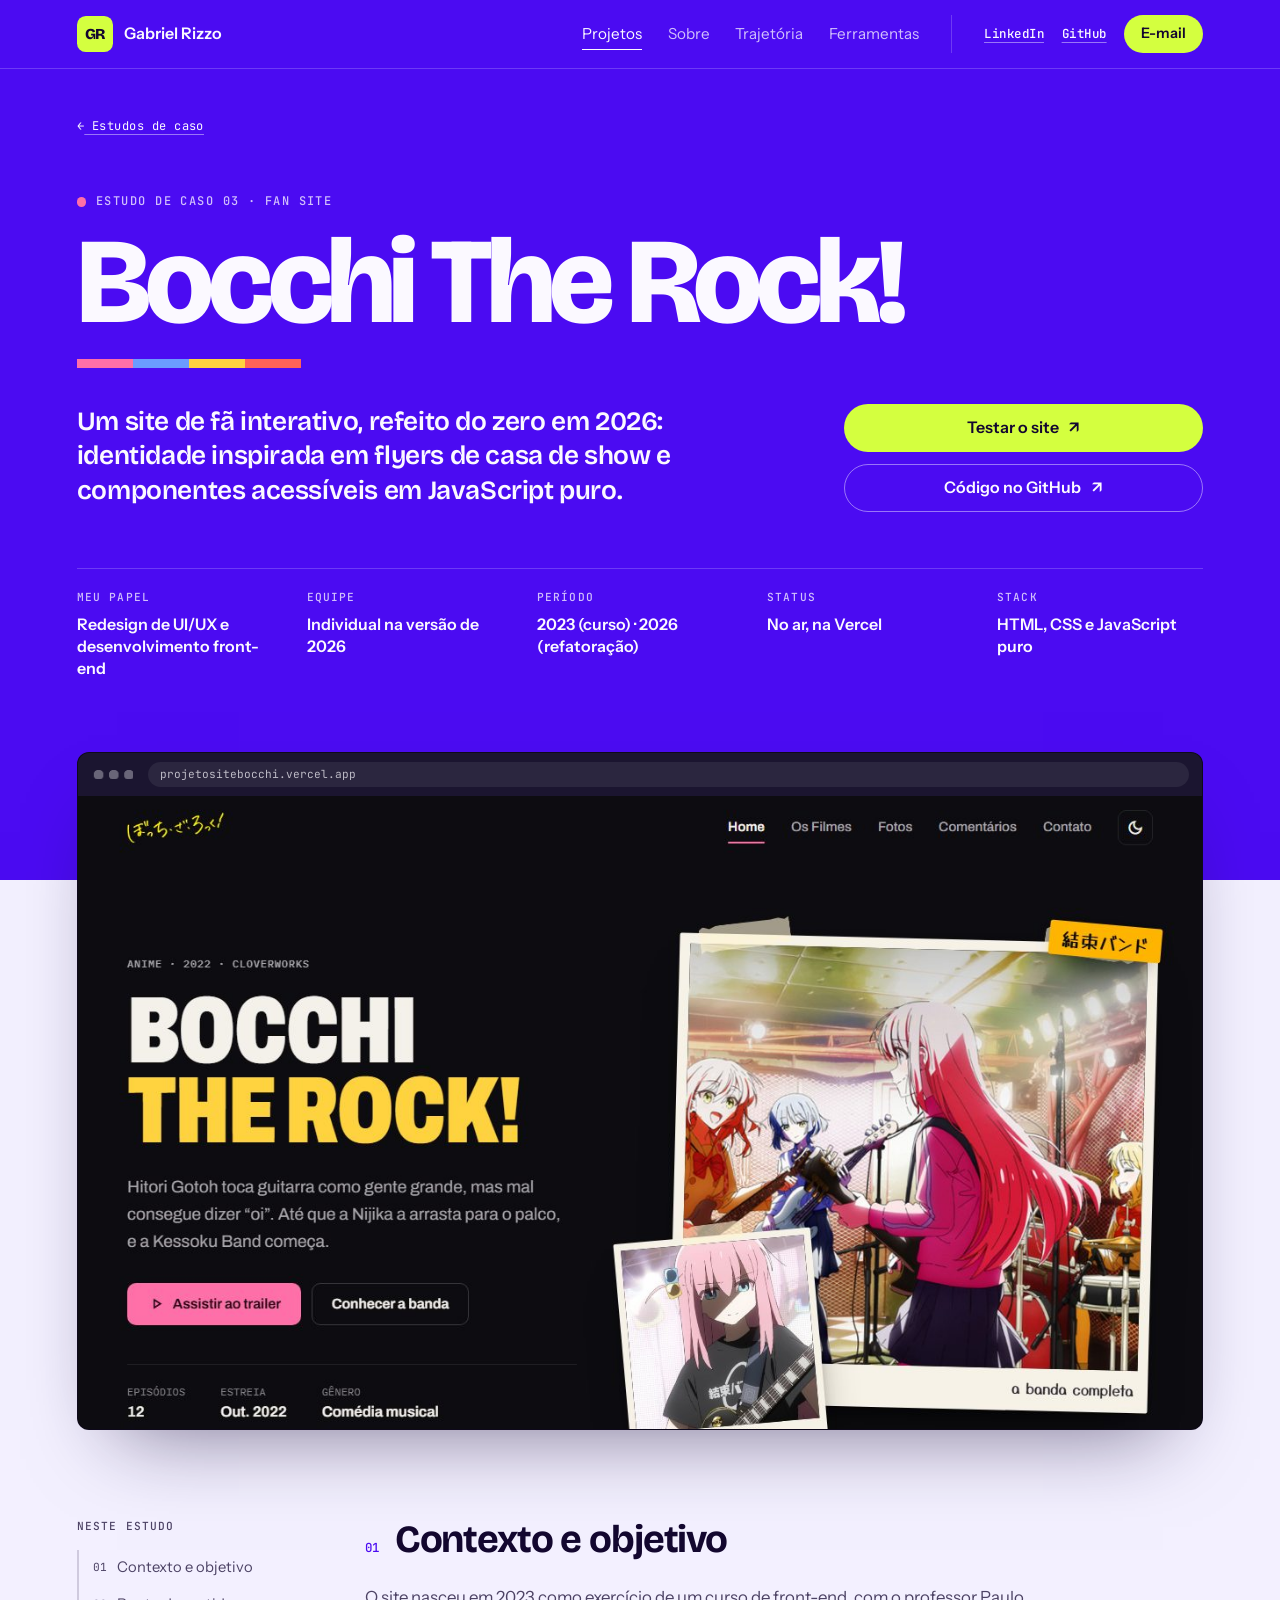
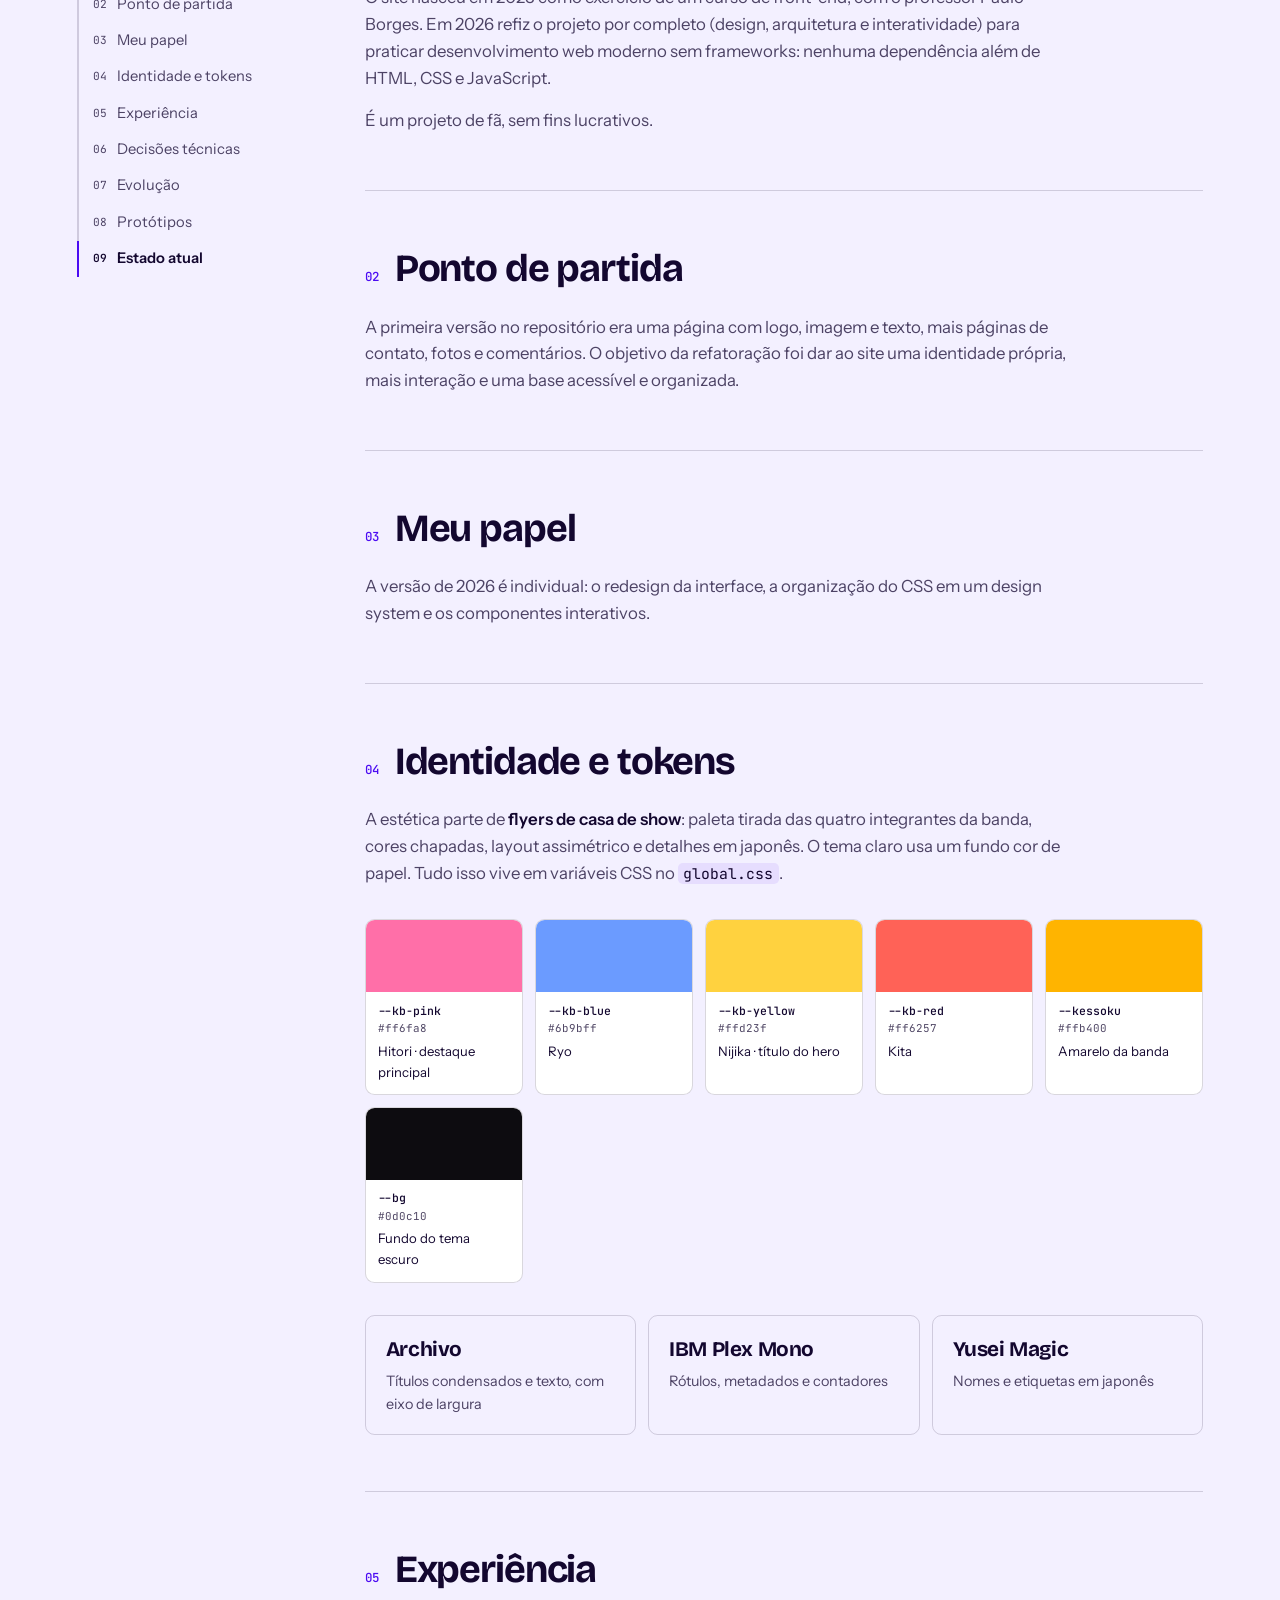
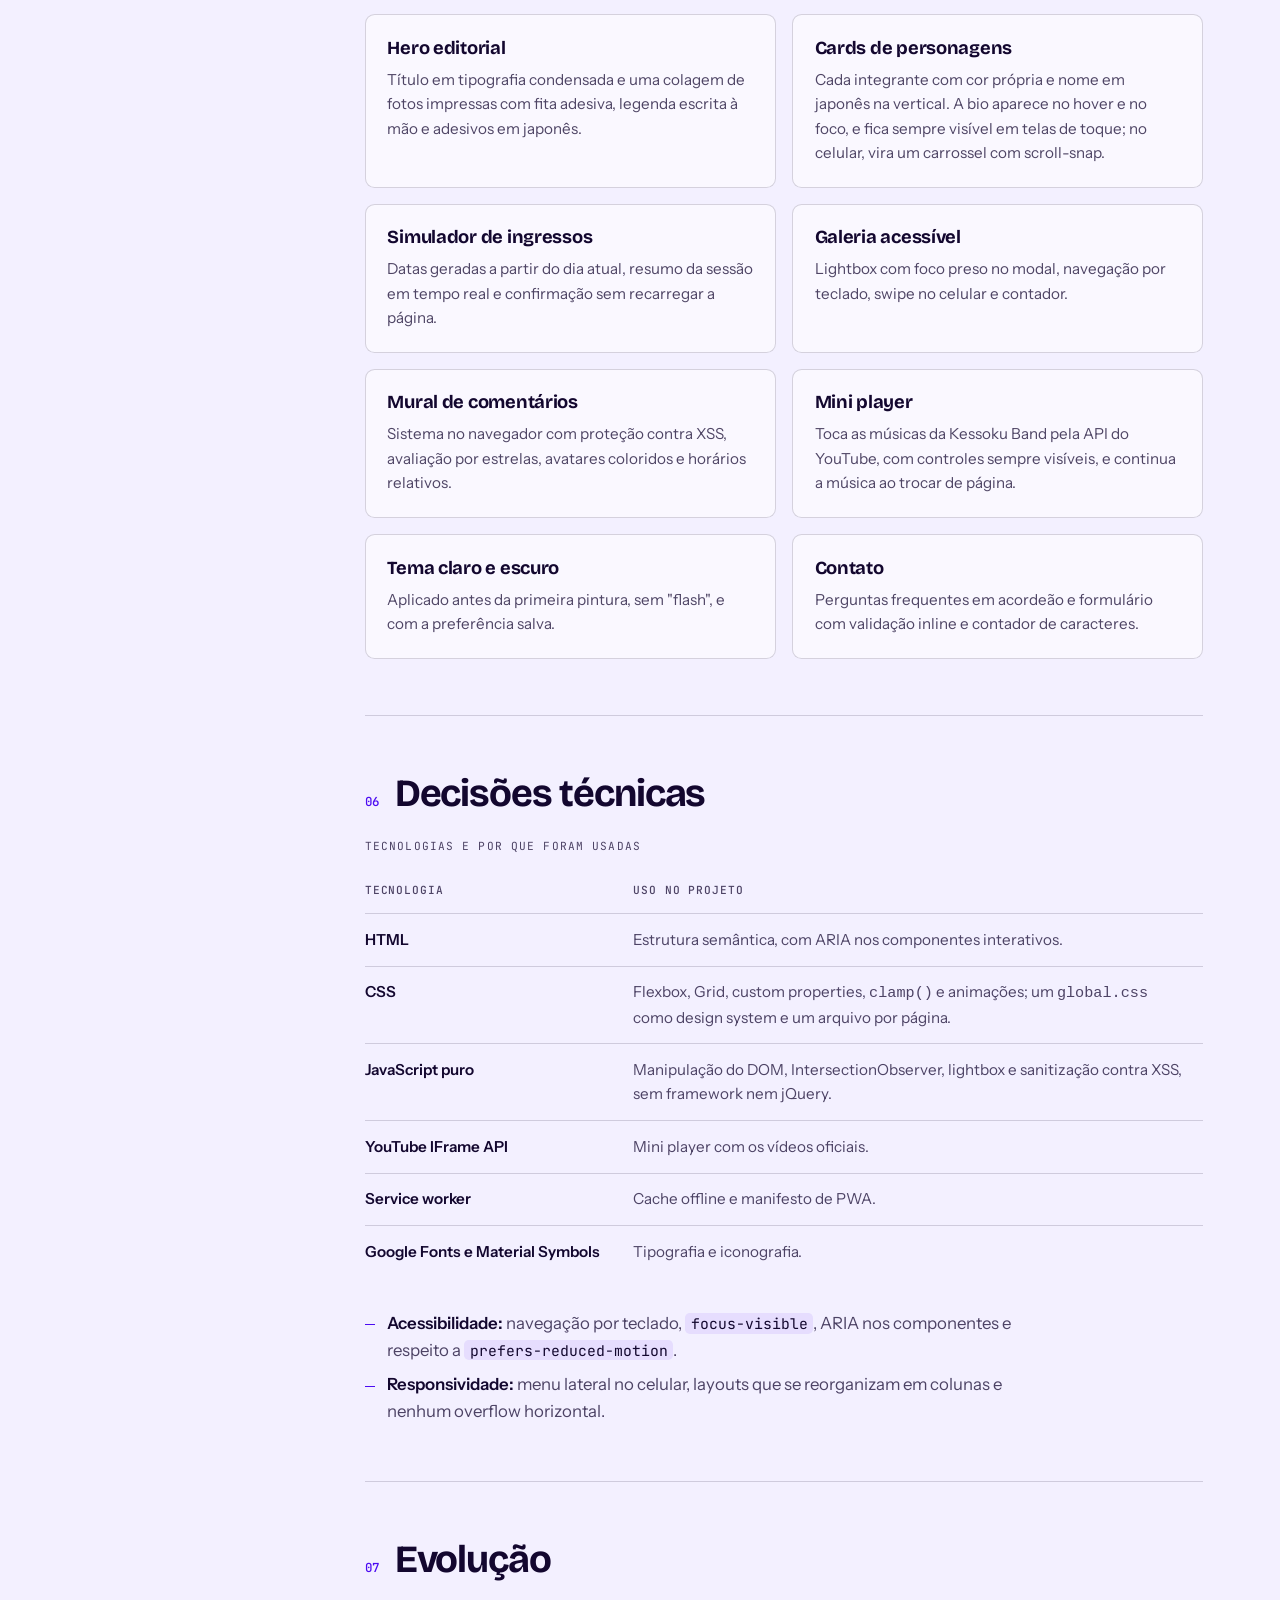
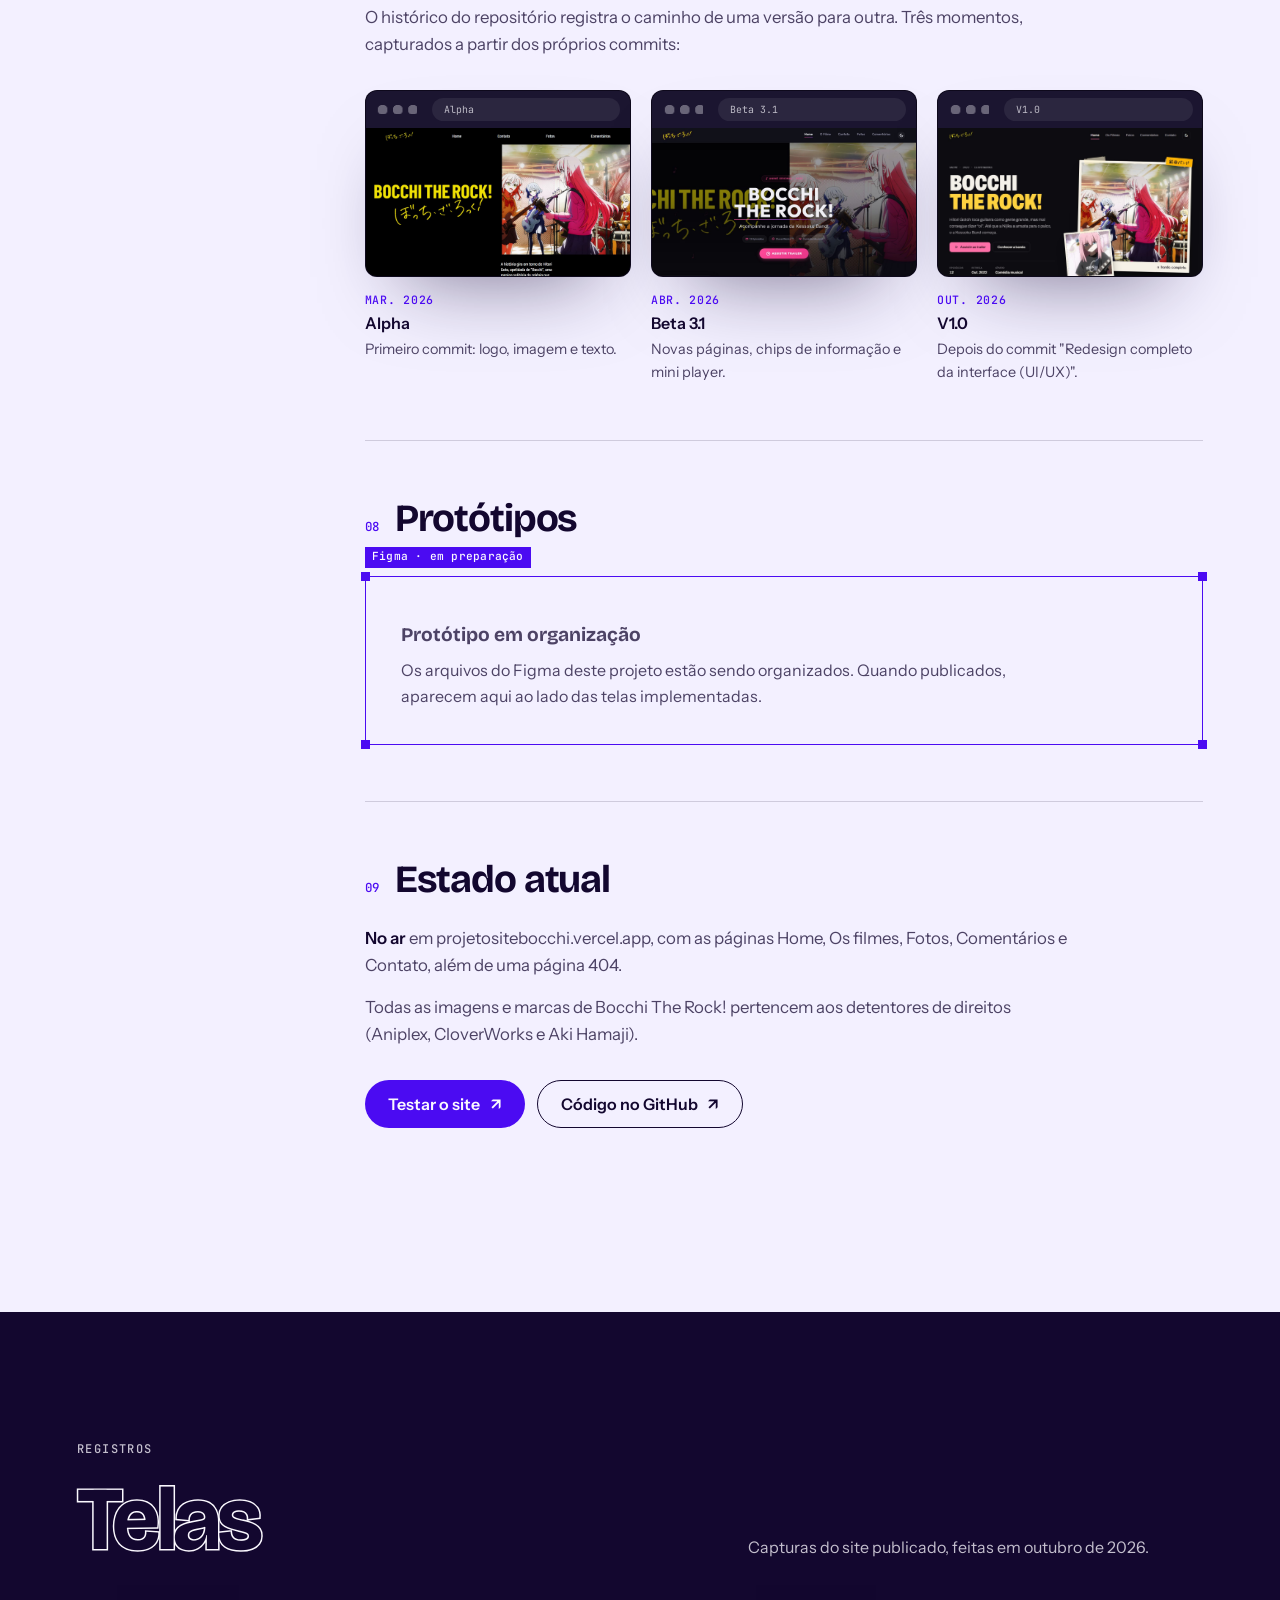
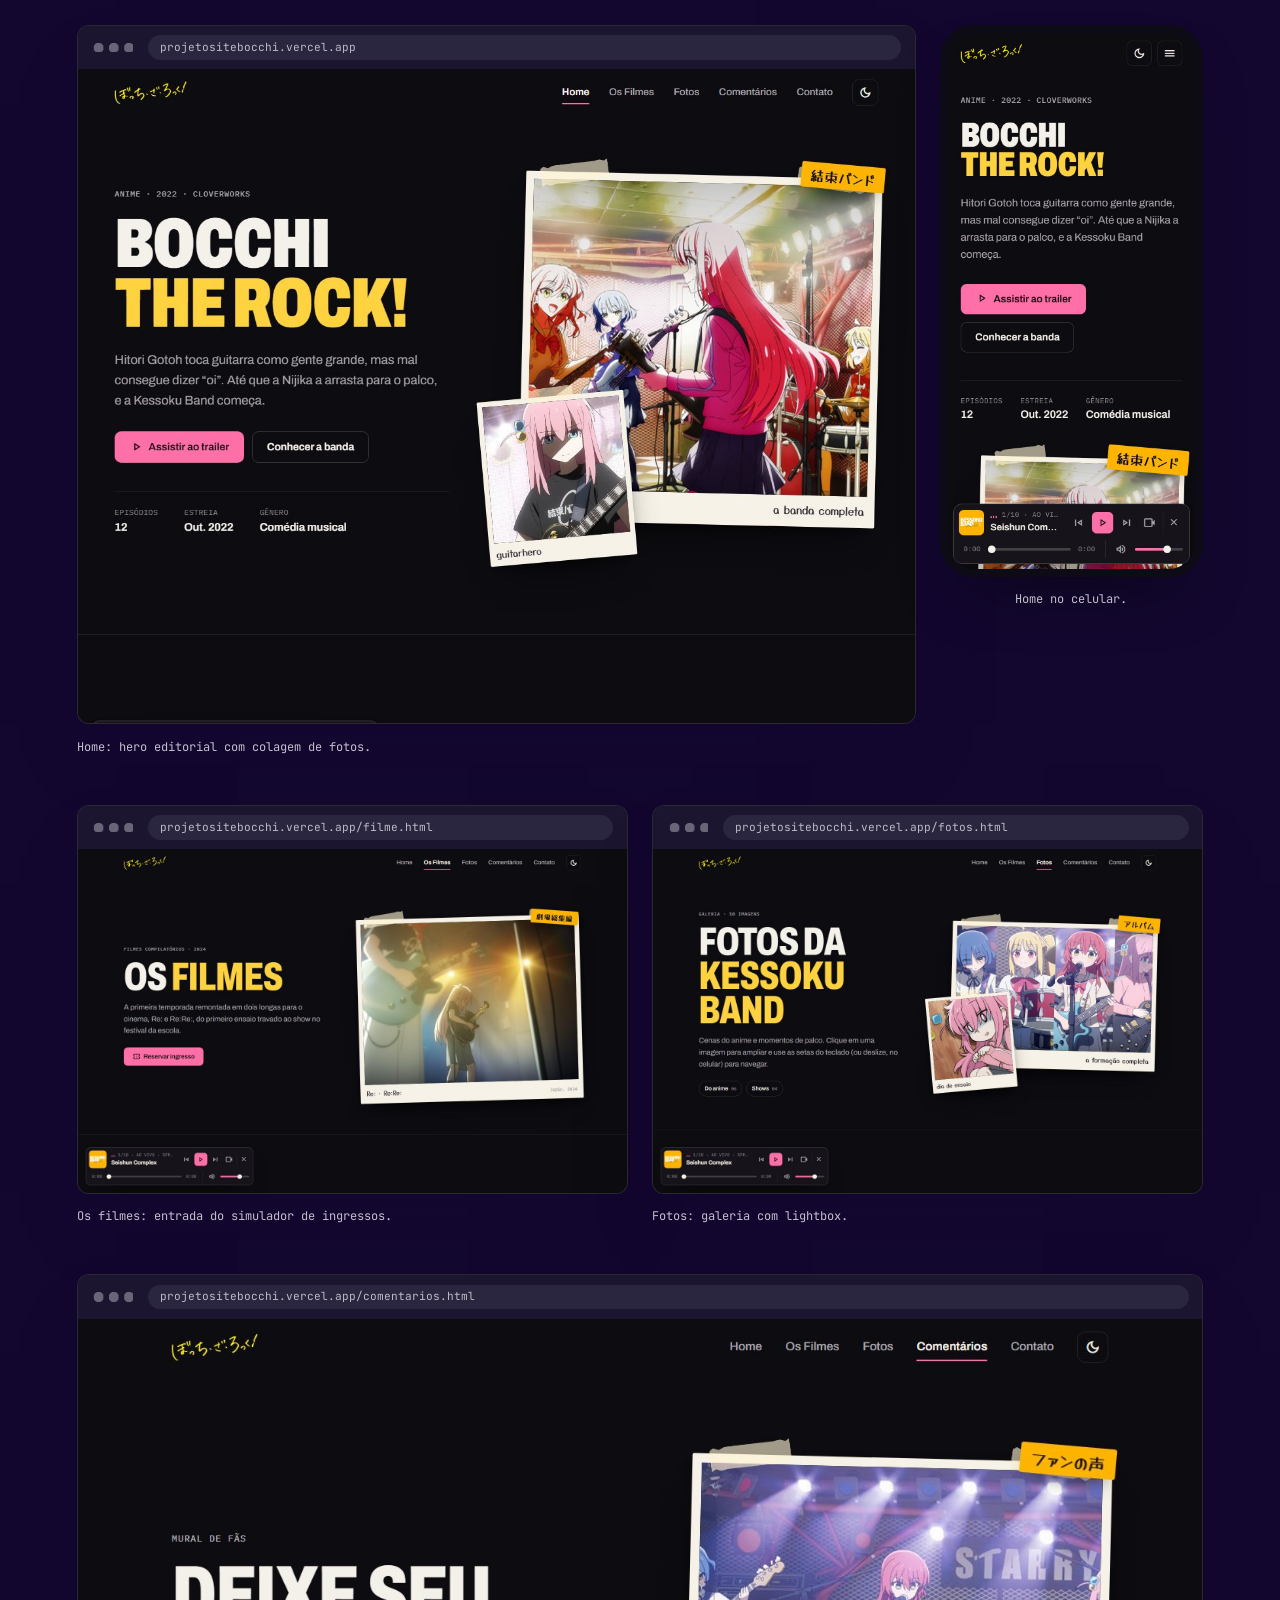
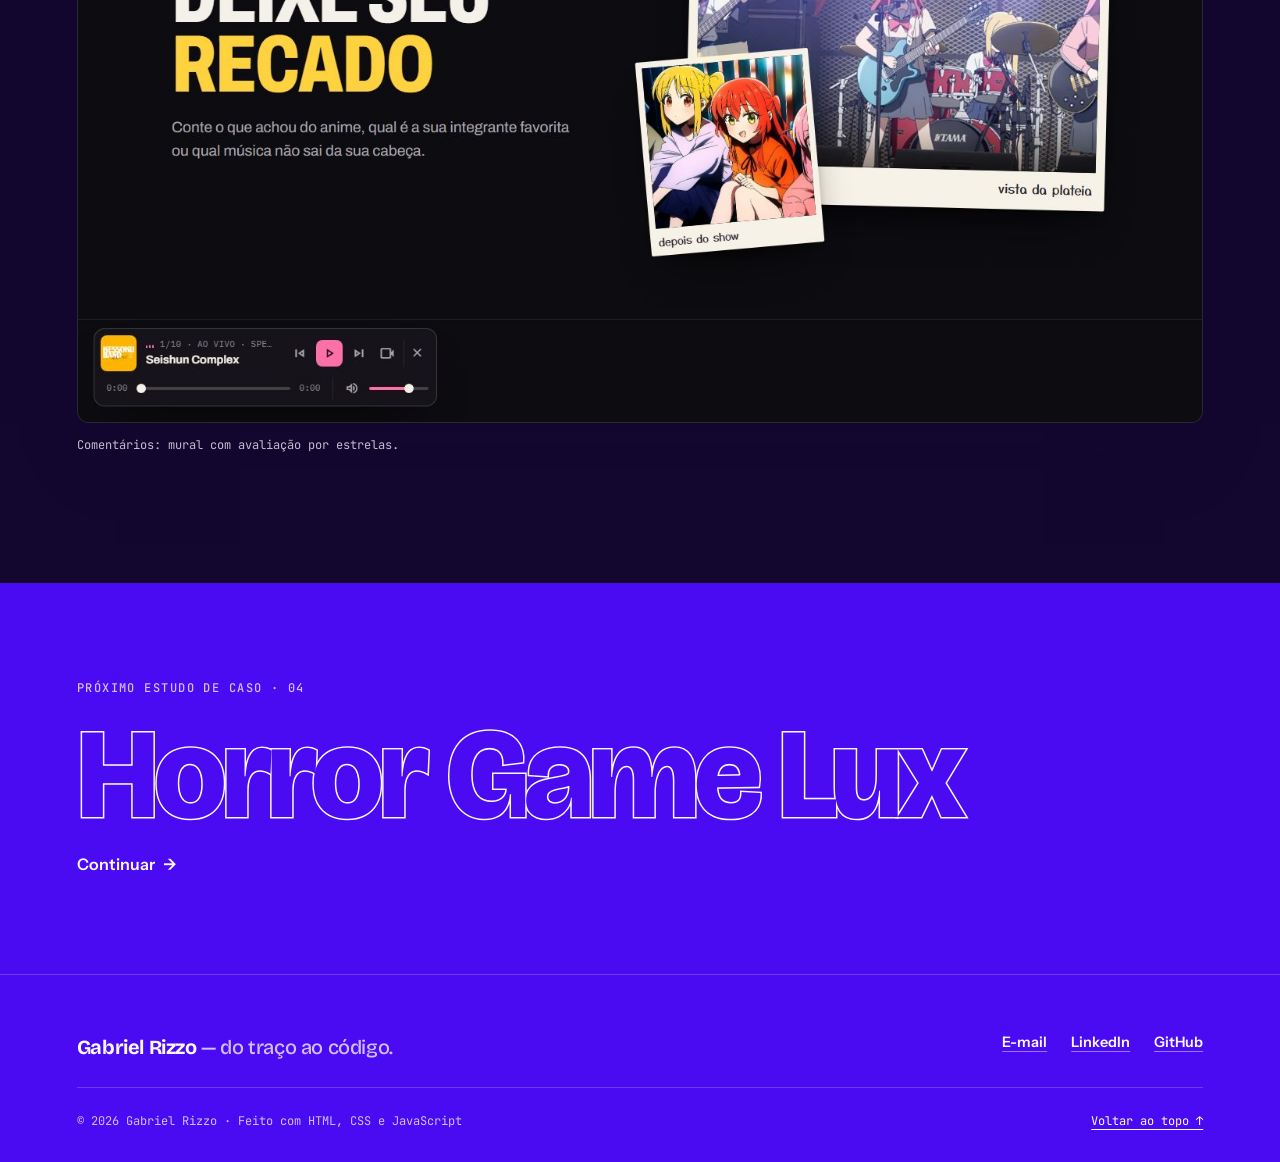
==== projetos/bocchi-the-rock.html @ c2d5941b "Portfolio_V1.0" ====
<!doctype html>
<html lang="pt-BR">
  <head>
    <meta charset="utf-8" />
    <meta name="viewport" content="width=device-width, initial-scale=1" />
    <title>Bocchi The Rock! · Estudo de caso · Gabriel Rizzo</title>
    <meta
      name="description"
      content="Estudo de caso do fan site Bocchi The Rock!: redesign de UI/UX, design tokens em CSS e componentes acessíveis em JavaScript puro."
    />
    <meta name="theme-color" content="#4b0bf2" />
    <meta property="og:type" content="article" />
    <meta property="og:locale" content="pt_BR" />
    <meta property="og:title" content="Bocchi The Rock! · Estudo de caso de Gabriel Rizzo" />
    <link rel="icon" href="../assets/favicon.svg" type="image/svg+xml" />

    <link rel="preconnect" href="https://fonts.googleapis.com" />
    <link rel="preconnect" href="https://fonts.gstatic.com" crossorigin />
    <link
      rel="stylesheet"
      href="https://fonts.googleapis.com/css2?family=Bricolage+Grotesque:opsz,wght@12..96,400..800&family=Instrument+Sans:wght@400..700&family=JetBrains+Mono:wght@400;500&display=swap"
    />
    <link rel="stylesheet" href="../assets/css/base.css" />
    <link rel="stylesheet" href="../assets/css/case-study.css" />

    <script>
      document.documentElement.classList.add("js");
    </script>
    <script src="../assets/js/main.js" defer></script>
  </head>

  <body>
    <a class="skip-link" href="#conteudo">Pular para o conteúdo</a>

    <header class="site-header">
      <div class="site-header__inner">
        <a class="brand" href="../index.html">
          <span class="brand__mark" aria-hidden="true">GR</span>
          <span class="brand__name">Gabriel Rizzo</span>
        </a>
        <button class="nav-toggle" type="button" aria-expanded="false" aria-controls="site-nav">Menu</button>
        <div class="site-nav" id="site-nav">
          <nav aria-label="Seções">
            <ul class="site-nav__links">
              <li><a href="../index.html#projetos" aria-current="true">Projetos</a></li>
              <li><a href="../index.html#sobre">Sobre</a></li>
              <li><a href="../index.html#trajetoria">Trajetória</a></li>
              <li><a href="../index.html#ferramentas">Ferramentas</a></li>
            </ul>
          </nav>
          <div class="site-nav__contact">
            <a href="https://www.linkedin.com/in/gabriel-rizzo-352052266/" target="_blank" rel="noopener noreferrer">LinkedIn</a>
            <a href="https://github.com/gabrielrizzoo" target="_blank" rel="noopener noreferrer">GitHub</a>
            <a class="button button--primary button--small" href="mailto:gabriel.drizzo@gmail.com">E-mail</a>
          </div>
        </div>
      </div>
    </header>

    <main id="conteudo" class="case case--bocchi">
      <section class="case-hero" aria-labelledby="case-title">
        <div class="case-hero__inner">
          <p class="breadcrumb"><a href="../index.html#projetos"><span class="arrow arrow--left" aria-hidden="true">←</span> Estudos de caso</a></p>
          <p class="eyebrow case-hero__eyebrow">Estudo de caso 03 · Fan site</p>
          <h1 class="case-hero__title" id="case-title">Bocchi The Rock!</h1>
          <p class="case-hero__lead">
            Um site de fã interativo, refeito do zero em 2026: identidade inspirada em flyers de casa de show e
            componentes acessíveis em JavaScript puro.
          </p>
          <div class="case-hero__actions">
            <a class="button button--primary" href="https://projetositebocchi.vercel.app" target="_blank" rel="noopener noreferrer">Testar o site <span class="arrow" aria-hidden="true">↗</span></a>
            <a class="button button--ghost" href="https://github.com/gabrielrizzoo/ProjetoSiteBocchi" target="_blank" rel="noopener noreferrer">Código no GitHub <span class="arrow" aria-hidden="true">↗</span></a>
          </div>
          <dl class="case-facts">
            <div><dt>Meu papel</dt><dd>Redesign de UI/UX e desenvolvimento front-end</dd></div>
            <div><dt>Equipe</dt><dd>Individual na versão de 2026</dd></div>
            <div><dt>Período</dt><dd>2023 (curso) · 2026 (refatoração)</dd></div>
            <div><dt>Status</dt><dd>No ar, na Vercel</dd></div>
            <div><dt>Stack</dt><dd>HTML, CSS e JavaScript puro</dd></div>
          </dl>
        </div>
      </section>

      <div class="case-cover">
        <figure class="browser">
          <div class="browser__bar"><span class="browser__url">projetositebocchi.vercel.app</span></div>
          <img
            src="../assets/images/projects/bocchi/home-desktop.jpg"
            alt="Página inicial: título BOCCHI THE ROCK! em branco e amarelo, botões Assistir ao trailer e Conhecer a banda e uma colagem de fotos impressas do anime."
            width="1280"
            height="1000"
          />
        </figure>
      </div>

      <div class="case-body">
        <div class="case-body__inner">
          <nav class="case-toc" aria-labelledby="toc-title">
            <p class="case-toc__title" id="toc-title">Neste estudo</p>
            <ol>
              <li><a href="#contexto"><span>01</span> Contexto e objetivo</a></li>
              <li><a href="#partida"><span>02</span> Ponto de partida</a></li>
              <li><a href="#papel"><span>03</span> Meu papel</a></li>
              <li><a href="#design"><span>04</span> Identidade e tokens</a></li>
              <li><a href="#experiencia"><span>05</span> Experiência</a></li>
              <li><a href="#tecnico"><span>06</span> Decisões técnicas</a></li>
              <li><a href="#evolucao"><span>07</span> Evolução</a></li>
              <li><a href="#prototipos"><span>08</span> Protótipos</a></li>
              <li><a href="#estado"><span>09</span> Estado atual</a></li>
            </ol>
          </nav>

          <div class="case-content">
            <section class="case-section" id="contexto" aria-labelledby="contexto-title">
              <div class="case-section__head"><span class="case-section__num">01</span><h2 id="contexto-title">Contexto e objetivo</h2></div>
              <div class="prose">
                <p>
                  O site nasceu em 2023 como exercício de um curso de front-end, com o professor Paulo Borges. Em 2026
                  refiz o projeto por completo (design, arquitetura e interatividade) para praticar desenvolvimento web
                  moderno sem frameworks: nenhuma dependência além de HTML, CSS e JavaScript.
                </p>
                <p>É um projeto de fã, sem fins lucrativos.</p>
              </div>
            </section>

            <section class="case-section" id="partida" aria-labelledby="partida-title">
              <div class="case-section__head"><span class="case-section__num">02</span><h2 id="partida-title">Ponto de partida</h2></div>
              <div class="prose">
                <p>
                  A primeira versão no repositório era uma página com logo, imagem e texto, mais páginas de contato,
                  fotos e comentários. O objetivo da refatoração foi dar ao site uma identidade própria, mais
                  interação e uma base acessível e organizada.
                </p>
              </div>
            </section>

            <section class="case-section" id="papel" aria-labelledby="papel-title">
              <div class="case-section__head"><span class="case-section__num">03</span><h2 id="papel-title">Meu papel</h2></div>
              <div class="prose">
                <p>
                  A versão de 2026 é individual: o redesign da interface, a organização do CSS em um design system e
                  os componentes interativos.
                </p>
              </div>
            </section>

            <section class="case-section" id="design" aria-labelledby="design-title">
              <div class="case-section__head"><span class="case-section__num">04</span><h2 id="design-title">Identidade e tokens</h2></div>
              <div class="prose">
                <p>
                  A estética parte de <strong>flyers de casa de show</strong>: paleta tirada das quatro integrantes da
                  banda, cores chapadas, layout assimétrico e detalhes em japonês. O tema claro usa um fundo cor de
                  papel. Tudo isso vive em variáveis CSS no <code>global.css</code>.
                </p>
              </div>
              <div class="swatches case-block">
                <div class="swatch" style="--swatch: #ff6fa8"><div class="swatch__color"></div><div class="swatch__info"><p class="swatch__name">--kb-pink</p><p class="swatch__value">#ff6fa8</p><p class="swatch__use">Hitori · destaque principal</p></div></div>
                <div class="swatch" style="--swatch: #6b9bff"><div class="swatch__color"></div><div class="swatch__info"><p class="swatch__name">--kb-blue</p><p class="swatch__value">#6b9bff</p><p class="swatch__use">Ryo</p></div></div>
                <div class="swatch" style="--swatch: #ffd23f"><div class="swatch__color"></div><div class="swatch__info"><p class="swatch__name">--kb-yellow</p><p class="swatch__value">#ffd23f</p><p class="swatch__use">Nijika · título do hero</p></div></div>
                <div class="swatch" style="--swatch: #ff6257"><div class="swatch__color"></div><div class="swatch__info"><p class="swatch__name">--kb-red</p><p class="swatch__value">#ff6257</p><p class="swatch__use">Kita</p></div></div>
                <div class="swatch" style="--swatch: #ffb400"><div class="swatch__color"></div><div class="swatch__info"><p class="swatch__name">--kessoku</p><p class="swatch__value">#ffb400</p><p class="swatch__use">Amarelo da banda</p></div></div>
                <div class="swatch" style="--swatch: #0d0c10"><div class="swatch__color"></div><div class="swatch__info"><p class="swatch__name">--bg</p><p class="swatch__value">#0d0c10</p><p class="swatch__use">Fundo do tema escuro</p></div></div>
              </div>
              <div class="type-specimens case-block">
                <div class="type-specimen"><p class="type-specimen__name">Archivo</p><p class="type-specimen__use">Títulos condensados e texto, com eixo de largura</p></div>
                <div class="type-specimen"><p class="type-specimen__name">IBM Plex Mono</p><p class="type-specimen__use">Rótulos, metadados e contadores</p></div>
                <div class="type-specimen"><p class="type-specimen__name">Yusei Magic</p><p class="type-specimen__use">Nomes e etiquetas em japonês</p></div>
              </div>
            </section>

            <section class="case-section" id="experiencia" aria-labelledby="experiencia-title">
              <div class="case-section__head"><span class="case-section__num">05</span><h2 id="experiencia-title">Experiência</h2></div>
              <div class="decisions">
                <div class="decision"><h3>Hero editorial</h3><p>Título em tipografia condensada e uma colagem de fotos impressas com fita adesiva, legenda escrita à mão e adesivos em japonês.</p></div>
                <div class="decision"><h3>Cards de personagens</h3><p>Cada integrante com cor própria e nome em japonês na vertical. A bio aparece no hover e no foco, e fica sempre visível em telas de toque; no celular, vira um carrossel com scroll-snap.</p></div>
                <div class="decision"><h3>Simulador de ingressos</h3><p>Datas geradas a partir do dia atual, resumo da sessão em tempo real e confirmação sem recarregar a página.</p></div>
                <div class="decision"><h3>Galeria acessível</h3><p>Lightbox com foco preso no modal, navegação por teclado, swipe no celular e contador.</p></div>
                <div class="decision"><h3>Mural de comentários</h3><p>Sistema no navegador com proteção contra XSS, avaliação por estrelas, avatares coloridos e horários relativos.</p></div>
                <div class="decision"><h3>Mini player</h3><p>Toca as músicas da Kessoku Band pela API do YouTube, com controles sempre visíveis, e continua a música ao trocar de página.</p></div>
                <div class="decision"><h3>Tema claro e escuro</h3><p>Aplicado antes da primeira pintura, sem "flash", e com a preferência salva.</p></div>
                <div class="decision"><h3>Contato</h3><p>Perguntas frequentes em acordeão e formulário com validação inline e contador de caracteres.</p></div>
              </div>
            </section>

            <section class="case-section" id="tecnico" aria-labelledby="tecnico-title">
              <div class="case-section__head"><span class="case-section__num">06</span><h2 id="tecnico-title">Decisões técnicas</h2></div>
              <table class="tech-table">
                <caption>Tecnologias e por que foram usadas</caption>
                <thead><tr><th scope="col">Tecnologia</th><th scope="col">Uso no projeto</th></tr></thead>
                <tbody>
                  <tr><th scope="row">HTML</th><td>Estrutura semântica, com ARIA nos componentes interativos.</td></tr>
                  <tr><th scope="row">CSS</th><td>Flexbox, Grid, custom properties, <code>clamp()</code> e animações; um <code>global.css</code> como design system e um arquivo por página.</td></tr>
                  <tr><th scope="row">JavaScript puro</th><td>Manipulação do DOM, IntersectionObserver, lightbox e sanitização contra XSS, sem framework nem jQuery.</td></tr>
                  <tr><th scope="row">YouTube IFrame API</th><td>Mini player com os vídeos oficiais.</td></tr>
                  <tr><th scope="row">Service worker</th><td>Cache offline e manifesto de PWA.</td></tr>
                  <tr><th scope="row">Google Fonts e Material Symbols</th><td>Tipografia e iconografia.</td></tr>
                </tbody>
              </table>
              <div class="prose case-block">
                <ul>
                  <li><strong>Acessibilidade:</strong> navegação por teclado, <code>focus-visible</code>, ARIA nos componentes e respeito a <code>prefers-reduced-motion</code>.</li>
                  <li><strong>Responsividade:</strong> menu lateral no celular, layouts que se reorganizam em colunas e nenhum overflow horizontal.</li>
                </ul>
              </div>
            </section>

            <section class="case-section" id="evolucao" aria-labelledby="evolucao-title">
              <div class="case-section__head"><span class="case-section__num">07</span><h2 id="evolucao-title">Evolução</h2></div>
              <div class="prose">
                <p>O histórico do repositório registra o caminho de uma versão para outra. Três momentos, capturados a partir dos próprios commits:</p>
              </div>
              <div class="evolution case-block" style="--steps: 3">
                <figure class="evolution__step">
                  <div class="browser">
                    <div class="browser__bar"><span class="browser__url">Alpha</span></div>
                    <img src="../assets/images/projects/bocchi/versao-alpha.jpg" alt="Versão Alpha: logo amarelo à esquerda, imagem da banda à direita e texto da sinopse abaixo, com menu simples." width="1440" height="900" loading="lazy" decoding="async" />
                  </div>
                  <figcaption>
                    <p class="evolution__date">Mar. 2026</p>
                    <p class="evolution__label">Alpha</p>
                    <p class="evolution__note">Primeiro commit: logo, imagem e texto.</p>
                  </figcaption>
                </figure>
                <figure class="evolution__step">
                  <div class="browser">
                    <div class="browser__bar"><span class="browser__url">Beta 3.1</span></div>
                    <img src="../assets/images/projects/bocchi/versao-beta-3-1.jpg" alt="Versão Beta 3.1: hero com logo ao fundo, chips de informação, botão rosa de trailer e mini player no canto." width="1440" height="900" loading="lazy" decoding="async" />
                  </div>
                  <figcaption>
                    <p class="evolution__date">Abr. 2026</p>
                    <p class="evolution__label">Beta 3.1</p>
                    <p class="evolution__note">Novas páginas, chips de informação e mini player.</p>
                  </figcaption>
                </figure>
                <figure class="evolution__step">
                  <div class="browser">
                    <div class="browser__bar"><span class="browser__url">V1.0</span></div>
                    <img src="../assets/images/projects/bocchi/home-desktop.jpg" alt="Versão 1.0: hero editorial com colagem de fotos impressas, título em branco e amarelo e dados do anime." width="1280" height="1000" loading="lazy" decoding="async" />
                  </div>
                  <figcaption>
                    <p class="evolution__date">Out. 2026</p>
                    <p class="evolution__label">V1.0</p>
                    <p class="evolution__note">Depois do commit "Redesign completo da interface (UI/UX)".</p>
                  </figcaption>
                </figure>
              </div>
            </section>

            <section class="case-section" id="prototipos" aria-labelledby="prototipos-title">
              <div class="case-section__head"><span class="case-section__num">08</span><h2 id="prototipos-title">Protótipos</h2></div>
              <!-- FIGMA: quando o arquivo estiver pronto, troque o bloco abaixo pelo link ou por imagens exportadas. -->
              <div class="frame pending">
                <span class="frame__label" aria-hidden="true">Figma · em preparação</span>
                <p class="pending__title">Protótipo em organização</p>
                <p>Os arquivos do Figma deste projeto estão sendo organizados. Quando publicados, aparecem aqui ao lado das telas implementadas.</p>
              </div>
            </section>

            <section class="case-section" id="estado" aria-labelledby="estado-title">
              <div class="case-section__head"><span class="case-section__num">09</span><h2 id="estado-title">Estado atual</h2></div>
              <div class="prose">
                <p>
                  <strong>No ar</strong> em projetositebocchi.vercel.app, com as páginas Home, Os filmes, Fotos,
                  Comentários e Contato, além de uma página 404.
                </p>
                <p>
                  Todas as imagens e marcas de Bocchi The Rock! pertencem aos detentores de direitos (Aniplex,
                  CloverWorks e Aki Hamaji).
                </p>
              </div>
              <div class="case-links">
                <a class="button button--primary" href="https://projetositebocchi.vercel.app" target="_blank" rel="noopener noreferrer">Testar o site <span class="arrow" aria-hidden="true">↗</span></a>
                <a class="button button--ghost" href="https://github.com/gabrielrizzoo/ProjetoSiteBocchi" target="_blank" rel="noopener noreferrer">Código no GitHub <span class="arrow" aria-hidden="true">↗</span></a>
              </div>
            </section>
          </div>
        </div>
      </div>

      <section class="case-gallery on-ink" aria-labelledby="registros-title">
        <div class="container">
          <header class="case-gallery__header">
            <div>
              <p class="eyebrow">Registros</p>
              <h2 class="section-title" id="registros-title">Telas</h2>
            </div>
            <p>Capturas do site publicado, feitas em outubro de 2026.</p>
          </header>
          <div class="gallery">
            <figure class="gallery__item gallery__item--main">
              <div class="browser">
                <div class="browser__bar"><span class="browser__url">projetositebocchi.vercel.app</span></div>
                <img src="../assets/images/projects/bocchi/home-desktop.jpg" alt="Página inicial no desktop com o hero editorial." width="1280" height="1000" loading="lazy" decoding="async" />
              </div>
              <figcaption>Home: hero editorial com colagem de fotos.</figcaption>
            </figure>
            <figure class="gallery__item gallery__item--phone">
              <div class="phone"><img src="../assets/images/projects/bocchi/home-mobile.jpg" alt="Página inicial no celular." width="780" height="1688" loading="lazy" decoding="async" /></div>
              <figcaption>Home no celular.</figcaption>
            </figure>
            <figure class="gallery__item">
              <div class="browser">
                <div class="browser__bar"><span class="browser__url">projetositebocchi.vercel.app/filme.html</span></div>
                <img src="../assets/images/projects/bocchi/filme-desktop.jpg" alt="Página Os filmes, com título em branco e amarelo, botão Reservar ingresso, foto em moldura de polaroide e o mini player no canto." width="1440" height="900" loading="lazy" decoding="async" />
              </div>
              <figcaption>Os filmes: entrada do simulador de ingressos.</figcaption>
            </figure>
            <figure class="gallery__item">
              <div class="browser">
                <div class="browser__bar"><span class="browser__url">projetositebocchi.vercel.app/fotos.html</span></div>
                <img src="../assets/images/projects/bocchi/fotos-desktop.jpg" alt="Página Fotos, a galeria do site." width="1440" height="900" loading="lazy" decoding="async" />
              </div>
              <figcaption>Fotos: galeria com lightbox.</figcaption>
            </figure>
            <figure class="gallery__item gallery__item--wide">
              <div class="browser">
                <div class="browser__bar"><span class="browser__url">projetositebocchi.vercel.app/comentarios.html</span></div>
                <img src="../assets/images/projects/bocchi/comentarios-desktop.jpg" alt="Página Comentários, o mural de comentários dos fãs." width="1440" height="900" loading="lazy" decoding="async" />
              </div>
              <figcaption>Comentários: mural com avaliação por estrelas.</figcaption>
            </figure>
          </div>
        </div>
      </section>

      <nav class="case-next" aria-label="Próximo estudo de caso">
        <a class="case-next__link" href="horror-game-lux.html">
          <span class="eyebrow">Próximo estudo de caso · 04</span>
          <span class="case-next__title outline">Horror Game Lux</span>
          <span class="case-next__cta">Continuar <span class="arrow arrow--right" aria-hidden="true">→</span></span>
        </a>
      </nav>
    </main>

    <footer class="site-footer">
      <div class="site-footer__inner">
        <p class="site-footer__brand">Gabriel Rizzo <span>— do traço ao código.</span></p>
        <ul class="link-list site-footer__links">
          <li><a href="mailto:gabriel.drizzo@gmail.com">E-mail</a></li>
          <li><a href="https://www.linkedin.com/in/gabriel-rizzo-352052266/" target="_blank" rel="noopener noreferrer">LinkedIn</a></li>
          <li><a href="https://github.com/gabrielrizzoo" target="_blank" rel="noopener noreferrer">GitHub</a></li>
        </ul>
        <p class="site-footer__meta">
          <span>© <span data-year>2026</span> Gabriel Rizzo · Feito com HTML, CSS e JavaScript</span>
          <a href="#conteudo">Voltar ao topo ↑</a>
        </p>
      </div>
    </footer>
  </body>
</html>
---- assets/css/base.css ----
/* ==========================================================================
   Portfólio · Gabriel Rizzo — base compartilhada
   Identidade "Do traço ao código":
   - contorno (traço)  → design, títulos de seção
   - sólido            → interface, títulos de conteúdo
   - mono              → código, rótulos e metadados
   Cor por função: violeta = vitrine · papel = leitura · tinta = técnico
   ========================================================================== */

:root {
  /* Cores */
  --violet: #4b0bf2;
  --violet-dark: #3a07c4;
  --ink: #13072f;
  --ink-2: #1c0c42;
  --paper: #f3f0ff;
  --white: #fbf9ff;
  --lime: #d4ff3f;

  --muted: rgba(251, 249, 255, 0.76);
  --line: rgba(251, 249, 255, 0.2);
  --line-strong: rgba(251, 249, 255, 0.45);
  --ink-muted: rgba(19, 7, 47, 0.74);
  --ink-line: rgba(19, 7, 47, 0.16);

  /* Tipografia */
  --font-display: "Bricolage Grotesque", "Arial Narrow", system-ui, sans-serif;
  --font-body: "Instrument Sans", system-ui, -apple-system, "Segoe UI", Roboto, sans-serif;
  --font-mono: "JetBrains Mono", ui-monospace, "Cascadia Code", Consolas, monospace;

  /* Layout */
  --max: 76rem;
  --gutter: clamp(1.25rem, 6vw, 6.5rem);
  --section-space: clamp(4.5rem, 10vw, 9rem);
  --header-h: 4.25rem;

  --ease: cubic-bezier(0.2, 0.7, 0.2, 1);
}

/* --------------------------------------------------------------------------
   Base
   -------------------------------------------------------------------------- */

*,
*::before,
*::after {
  box-sizing: border-box;
}

html {
  -webkit-text-size-adjust: 100%;
  text-size-adjust: 100%;
}

@media (prefers-reduced-motion: no-preference) {
  html {
    scroll-behavior: smooth;
  }
}

body {
  margin: 0;
  overflow-x: hidden;
  color: var(--white);
  background: var(--violet);
  font-family: var(--font-body);
  font-size: 1rem;
  line-height: 1.6;
  -webkit-font-smoothing: antialiased;
}

img,
svg {
  display: block;
  max-width: 100%;
}

h1,
h2,
h3,
h4,
p,
ul,
ol,
dl,
dd,
figure {
  margin: 0;
}

ul,
ol {
  padding: 0;
  list-style: none;
}

a {
  color: inherit;
}

button {
  font: inherit;
}

:focus-visible {
  outline: 2px solid var(--lime);
  outline-offset: 4px;
}

section[id],
[id].case-section {
  scroll-margin-top: calc(var(--header-h) + 1rem);
}

/* --------------------------------------------------------------------------
   Utilitários
   -------------------------------------------------------------------------- */

.visually-hidden {
  position: absolute !important;
  width: 1px;
  height: 1px;
  padding: 0;
  margin: -1px;
  overflow: hidden;
  clip: rect(0 0 0 0);
  white-space: nowrap;
  border: 0;
}

.nowrap {
  white-space: nowrap;
}

.container {
  width: 100%;
  max-width: var(--max);
  margin: 0 auto;
}

.eyebrow {
  color: var(--muted);
  font-family: var(--font-mono);
  font-size: 0.75rem;
  font-weight: 500;
  letter-spacing: 0.12em;
  text-transform: uppercase;
}

.skip-link {
  position: absolute;
  top: 0.75rem;
  left: 0.75rem;
  z-index: 100;
  padding: 0.6rem 1rem;
  color: var(--ink);
  background: var(--lime);
  font-weight: 600;
  text-decoration: none;
  transform: translateY(-200%);
}

.skip-link:focus {
  transform: none;
}

/* --------------------------------------------------------------------------
   Traço: texto contornado
   A fonte é variável e tem contornos sobrepostos. O texto é preenchido com
   a cor do fundo (--outline-fill) e o stroke é pintado antes do preenchimento,
   então só a metade externa do traço aparece e as sobreposições somem.
   -------------------------------------------------------------------------- */

.outline,
.section-title {
  --outline-fill: var(--violet);
  --outline-stroke: var(--white);
  --outline-width: 3px;

  color: var(--outline-fill);
  -webkit-text-stroke: var(--outline-width) var(--outline-stroke);
  paint-order: stroke fill;
}

.section-title {
  font-family: var(--font-display);
  font-size: clamp(3.2rem, 8.5vw, 7.5rem);
  font-weight: 700;
  letter-spacing: -0.04em;
  line-height: 0.91;
}

.on-paper .outline,
.on-paper .section-title {
  --outline-fill: var(--paper);
  --outline-stroke: var(--ink);
}

.on-ink .outline,
.on-ink .section-title {
  --outline-fill: var(--ink);
}

@supports not (-webkit-text-stroke: 1px black) {
  .outline,
  .section-title {
    color: var(--outline-stroke);
  }
}

@media (forced-colors: active) {
  .outline,
  .section-title {
    color: CanvasText;
    -webkit-text-stroke: 0;
  }
}

/* --------------------------------------------------------------------------
   Moldura de seleção (motivo gráfico: o "frame" de uma ferramenta de design)
   Uso: <span class="frame">…<span class="frame__label">rótulo</span></span>
   -------------------------------------------------------------------------- */

.frame {
  --frame-color: var(--lime);
  --frame-handle: 9px;
  --frame-inset: 0px;

  position: relative;
  display: inline-block;
}

.frame::before,
.frame::after {
  position: absolute;
  inset: var(--frame-inset);
  content: "";
  pointer-events: none;
}

.frame::before {
  border: 1.5px solid var(--frame-color);
}

.frame::after {
  margin: calc(var(--frame-handle) / -2 + 0.75px);
  background:
    linear-gradient(var(--frame-color) 0 0) top left / var(--frame-handle) var(--frame-handle) no-repeat,
    linear-gradient(var(--frame-color) 0 0) top right / var(--frame-handle) var(--frame-handle) no-repeat,
    linear-gradient(var(--frame-color) 0 0) bottom left / var(--frame-handle) var(--frame-handle) no-repeat,
    linear-gradient(var(--frame-color) 0 0) bottom right / var(--frame-handle) var(--frame-handle) no-repeat;
}

.frame__label {
  position: absolute;
  bottom: calc(100% - var(--frame-inset) + 0.5rem);
  left: var(--frame-inset);
  padding: 0.15rem 0.45rem;
  color: var(--ink);
  background: var(--frame-color);
  font-family: var(--font-mono);
  font-size: 0.7rem;
  font-weight: 500;
  letter-spacing: 0.02em;
  line-height: 1.4;
  white-space: nowrap;
  -webkit-text-stroke: 0;
}

/* --------------------------------------------------------------------------
   Botões
   -------------------------------------------------------------------------- */

.button {
  display: inline-flex;
  align-items: center;
  justify-content: center;
  gap: 0.6rem;
  min-height: 3rem;
  padding: 0.75rem 1.4rem;
  border: 1.5px solid transparent;
  border-radius: 999px;
  font-weight: 600;
  line-height: 1.2;
  text-decoration: none;
  transition:
    background-color 200ms ease,
    color 200ms ease,
    border-color 200ms ease;
}

.button--small {
  min-height: 2.4rem;
  padding: 0.45rem 1rem;
  font-size: 0.9rem;
}

.button--primary {
  color: var(--ink);
  background: var(--lime);
}

.button--primary:hover {
  background: var(--white);
}

.button--ghost {
  border-color: var(--line-strong);
}

.button--ghost:hover {
  border-color: var(--white);
  color: var(--violet);
  background: var(--white);
}

.arrow {
  display: inline-block;
  transition: transform 180ms ease;
}

a:hover > .arrow,
a:focus-visible > .arrow {
  transform: translate(3px, -3px);
}

a:hover > .arrow--down,
a:focus-visible > .arrow--down {
  transform: translateY(3px);
}

a:hover > .arrow--right,
a:focus-visible > .arrow--right {
  transform: translateX(4px);
}

a:hover > .arrow--left,
a:focus-visible > .arrow--left {
  transform: translateX(-4px);
}

/* --------------------------------------------------------------------------
   Cabeçalho e navegação
   -------------------------------------------------------------------------- */

.site-header {
  position: sticky;
  top: 0;
  z-index: 50;
  border-bottom: 1px solid var(--line);
  background: var(--violet);
}

.site-header__inner {
  display: flex;
  align-items: center;
  gap: 1rem 2rem;
  max-width: calc(var(--max) + 2 * var(--gutter));
  min-height: var(--header-h);
  margin: 0 auto;
  padding: 0 var(--gutter);
}

.brand {
  display: inline-flex;
  align-items: center;
  gap: 0.7rem;
  margin-right: auto;
  font-weight: 600;
  text-decoration: none;
}

.brand__mark {
  display: grid;
  width: 2.25rem;
  height: 2.25rem;
  place-items: center;
  border-radius: 0.55rem;
  color: var(--ink);
  background: var(--lime);
  font-family: var(--font-display);
  font-size: 0.95rem;
  font-weight: 800;
  letter-spacing: -0.04em;
}

.site-nav {
  display: flex;
  align-items: center;
  gap: 1rem 2rem;
}

.site-nav__links {
  display: flex;
  flex-wrap: wrap;
  gap: 0.25rem clamp(1rem, 2vw, 1.75rem);
}

.site-nav__links a {
  position: relative;
  display: inline-block;
  padding: 0.35rem 0;
  color: var(--muted);
  font-size: 0.95rem;
  text-decoration: none;
  transition: color 180ms ease;
}

.site-nav__links a::after {
  position: absolute;
  right: 0;
  bottom: 0.1rem;
  left: 0;
  height: 1px;
  background: currentColor;
  content: "";
  transform: scaleX(0);
  transform-origin: left;
  transition: transform 220ms var(--ease);
}

.site-nav__links a:hover,
.site-nav__links a:focus-visible,
.site-nav__links a[aria-current] {
  color: var(--white);
}

.site-nav__links a:hover::after,
.site-nav__links a:focus-visible::after,
.site-nav__links a[aria-current]::after {
  transform: scaleX(1);
}

.site-nav__contact {
  display: flex;
  align-items: center;
  gap: 1.1rem;
  padding-left: 2rem;
  border-left: 1px solid var(--line);
}

.site-nav__contact a:not(.button) {
  font-family: var(--font-mono);
  font-size: 0.78rem;
  font-weight: 500;
  letter-spacing: 0.04em;
  text-decoration-color: var(--line-strong);
  text-underline-offset: 0.35em;
}

.site-nav__contact a:not(.button):hover {
  text-decoration-color: currentColor;
}

.nav-toggle {
  display: none;
  min-height: 2.5rem;
  padding: 0.4rem 1rem;
  border: 1.5px solid var(--line-strong);
  border-radius: 999px;
  color: var(--white);
  background: transparent;
  font-weight: 600;
  cursor: pointer;
}

@media (max-width: 1024px) {
  /* Sem JS, a navegação continua visível e quebra em linhas */
  .site-header__inner {
    flex-wrap: wrap;
    padding-block: 0.75rem;
  }

  .site-nav {
    flex-wrap: wrap;
  }

  .js .nav-toggle {
    display: inline-flex;
    align-items: center;
  }

  .js .site-nav {
    display: none;
    flex-basis: 100%;
    flex-direction: column;
    align-items: stretch;
    gap: 0;
    padding-bottom: 1rem;
  }

  .js.nav-open .site-nav {
    display: flex;
  }

  .js .site-nav__links {
    flex-direction: column;
    gap: 0;
    padding-top: 0.5rem;
  }

  .js .site-nav__links a {
    display: block;
    padding: 0.85rem 0;
    border-top: 1px solid var(--line);
    color: var(--white);
    font-family: var(--font-display);
    font-size: 1.5rem;
    font-weight: 600;
  }

  .js .site-nav__links a::after {
    display: none;
  }

  .js .site-nav__contact {
    flex-wrap: wrap;
    padding: 1.1rem 0 0;
    border-top: 1px solid var(--line);
    border-left: 0;
  }
}

/* --------------------------------------------------------------------------
   Caixa de e-mail (com botão de copiar, ativado pelo JS)
   -------------------------------------------------------------------------- */

.contact-box {
  display: flex;
  align-items: stretch;
  max-width: 30rem;
  border: 1px solid var(--line-strong);
  border-radius: 0.6rem;
  background: rgba(19, 7, 47, 0.18);
}

.contact-box__email {
  display: flex;
  flex: 1;
  align-items: center;
  gap: 0.8rem;
  min-width: 0;
  padding: 0.9rem 1.1rem;
  font-weight: 600;
  overflow-wrap: anywhere;
  text-decoration: none;
}

.contact-box__email svg {
  flex: none;
  width: 1.1rem;
  height: 1.1rem;
  color: var(--lime);
}

.contact-box__email:hover span {
  text-decoration: underline;
  text-underline-offset: 0.3em;
}

.contact-box__copy {
  flex: none;
  padding: 0 1.1rem;
  border: 0;
  border-left: 1px solid var(--line-strong);
  border-radius: 0 0.6rem 0.6rem 0;
  color: var(--white);
  background: transparent;
  font-family: var(--font-mono);
  font-size: 0.75rem;
  font-weight: 500;
  letter-spacing: 0.08em;
  text-transform: uppercase;
  cursor: pointer;
  transition:
    background-color 180ms ease,
    color 180ms ease;
}

.contact-box__copy:hover,
.contact-box__copy[data-copied] {
  color: var(--ink);
  background: var(--lime);
}

/* Em telas estreitas o botão desce para não quebrar o endereço */
@media (max-width: 480px) {
  .contact-box {
    flex-wrap: wrap;
  }

  .contact-box__email {
    flex-basis: 100%;
    overflow-wrap: normal;
  }

  .contact-box__copy {
    flex: 1;
    padding: 0.65rem;
    border-top: 1px solid var(--line-strong);
    border-left: 0;
    border-radius: 0 0 0.6rem 0.6rem;
  }
}

.link-list {
  display: flex;
  flex-wrap: wrap;
  gap: 0.5rem 1.5rem;
}

.link-list a {
  font-weight: 600;
  text-decoration-color: var(--line-strong);
  text-underline-offset: 0.3em;
}

.link-list a:hover {
  text-decoration-color: currentColor;
}

/* --------------------------------------------------------------------------
   Rodapé
   -------------------------------------------------------------------------- */

.site-footer {
  padding: clamp(2.5rem, 5vw, 3.5rem) var(--gutter) 2rem;
  border-top: 1px solid var(--line);
  color: var(--muted);
  background: var(--violet);
  font-size: 0.9rem;
}

.site-footer__inner {
  display: grid;
  grid-template-columns: minmax(0, 1fr) auto;
  gap: 1.5rem 2rem;
  max-width: var(--max);
  margin: 0 auto;
}

.site-footer__brand {
  color: var(--white);
  font-family: var(--font-display);
  font-size: 1.25rem;
  font-weight: 700;
  letter-spacing: -0.02em;
}

.site-footer__brand span {
  color: var(--muted);
  font-weight: 500;
}

.site-footer__links {
  justify-content: flex-end;
}

.site-footer__links a {
  color: var(--white);
}

.site-footer__meta {
  grid-column: 1 / -1;
  display: flex;
  flex-wrap: wrap;
  justify-content: space-between;
  gap: 0.75rem 2rem;
  padding-top: 1.5rem;
  border-top: 1px solid var(--line);
  font-family: var(--font-mono);
  font-size: 0.75rem;
}

.site-footer__meta a {
  color: var(--white);
  text-underline-offset: 0.3em;
}

@media (max-width: 700px) {
  .site-footer__inner {
    grid-template-columns: 1fr;
  }

  .site-footer__links {
    justify-content: flex-start;
  }
}

/* --------------------------------------------------------------------------
   Revelação no scroll (só com JS e sem movimento reduzido)
   -------------------------------------------------------------------------- */

@media (prefers-reduced-motion: no-preference) {
  .js .reveal {
    transition:
      opacity 700ms var(--ease),
      transform 700ms var(--ease);
  }

  .js .reveal:not(.is-visible) {
    opacity: 0;
    transform: translateY(1.5rem);
  }
}

@media print {
  .reveal {
    opacity: 1 !important;
    transform: none !important;
  }

  .site-header {
    position: static;
  }
}

@media (prefers-reduced-motion: reduce) {
  *,
  *::before,
  *::after {
    animation-duration: 0.01ms !important;
    animation-iteration-count: 1 !important;
    transition-duration: 0.01ms !important;
  }
}
---- assets/css/case-study.css ----
/* ==========================================================================
   Estudos de caso (projetos/*.html)
   Estrutura comum: hero (violeta) → capa → corpo de leitura (papel) com
   índice fixo → registros (tinta) → próximo estudo.
   Cada projeto define --case-accent e pode ter blocos próprios.
   ========================================================================== */

.case {
  --case-accent: var(--lime);
  --overlap: clamp(4.5rem, 10vw, 8rem);
}

.case--buscar-animes {
  --case-accent: #f59e0b;
}

.case--bocchi {
  --case-accent: #ff6fa8;
}

.case--incentivart {
  --case-accent: #e8834f;
}

.case--lux {
  --case-accent: #ffe7b8;
}

/* --------------------------------------------------------------------------
   Hero do estudo
   -------------------------------------------------------------------------- */

.case-hero {
  padding: clamp(1.75rem, 4vw, 3rem) var(--gutter) calc(var(--overlap) + clamp(3rem, 6vw, 4.5rem));
}

.case-hero__inner {
  display: grid;
  grid-template-columns: repeat(12, minmax(0, 1fr));
  gap: 0 1.5rem;
  max-width: var(--max);
  margin: 0 auto;
}

.breadcrumb {
  grid-column: 1 / -1;
  font-family: var(--font-mono);
  font-size: 0.75rem;
  letter-spacing: 0.04em;
}

.breadcrumb a {
  text-decoration-color: var(--line-strong);
  text-underline-offset: 0.35em;
}

.case-hero__eyebrow {
  display: flex;
  grid-column: 1 / -1;
  align-items: center;
  gap: 0.6rem;
  margin-top: clamp(2rem, 5vw, 3.5rem);
}

.case-hero__eyebrow::before {
  width: 0.6rem;
  height: 0.6rem;
  border-radius: 50%;
  background: var(--case-accent);
  content: "";
}

.case-hero__title {
  grid-column: 1 / -1;
  margin: 1rem 0 clamp(1.5rem, 3vw, 2.25rem);
  font-family: var(--font-display);
  font-size: clamp(3rem, 9.5vw, 8.5rem);
  font-weight: 800;
  letter-spacing: -0.05em;
  line-height: 0.92;
}

.case-hero__lead {
  grid-column: 1 / span 7;
  font-family: var(--font-display);
  font-size: clamp(1.2rem, 2.1vw, 1.65rem);
  font-weight: 600;
  letter-spacing: -0.015em;
  line-height: 1.3;
}

.case-hero__actions {
  display: flex;
  grid-column: 9 / -1;
  flex-direction: column;
  align-self: end;
  gap: 0.75rem;
}

.case-facts {
  display: grid;
  grid-column: 1 / -1;
  grid-template-columns: repeat(auto-fit, minmax(11rem, 1fr));
  gap: 1.25rem 1.5rem;
  margin-top: clamp(2.5rem, 5vw, 3.5rem);
  padding-top: 1.25rem;
  border-top: 1px solid var(--line);
}

.case-facts dt {
  color: var(--muted);
  font-family: var(--font-mono);
  font-size: 0.7rem;
  font-weight: 500;
  letter-spacing: 0.1em;
  text-transform: uppercase;
}

.case-facts dd {
  margin-top: 0.35rem;
  font-weight: 600;
  line-height: 1.4;
}

@media (max-width: 900px) {
  .case-hero__lead,
  .case-hero__actions {
    grid-column: 1 / -1;
  }

  .case-hero__actions {
    flex-direction: row;
    flex-wrap: wrap;
    margin-top: 1.75rem;
  }
}

/* Detalhes gráficos próprios de cada projeto */
.case--bocchi .case-hero__title::after {
  display: block;
  width: clamp(8rem, 18vw, 14rem);
  height: 0.55rem;
  margin-top: 1.25rem;
  background: linear-gradient(90deg, #ff6fa8 0 25%, #6b9bff 25% 50%, #ffd23f 50% 75%, #ff6257 75%);
  content: "";
}

.case--buscar-animes .case-hero__title span {
  color: var(--case-accent);
}

.case--incentivart .case-hero__title::after {
  display: block;
  width: clamp(5rem, 10vw, 8rem);
  height: 0.55rem;
  margin-top: 1.25rem;
  border-radius: 999px;
  background: var(--case-accent);
  content: "";
}

.case--lux .case-hero {
  color: #f4ede1;
  background:
    radial-gradient(ellipse 30% 60% at 78% 0%, rgba(255, 231, 184, 0.28), transparent 70%),
    radial-gradient(ellipse 60% 50% at 50% 120%, rgba(75, 11, 242, 0.35), transparent 70%),
    #08041a;
}

.case--lux .case-hero__title {
  --outline-fill: #08041a;
  --outline-stroke: #f4ede1;
  --outline-width: 4px;

  letter-spacing: 0;
}

/* --------------------------------------------------------------------------
   Capa: moldura de navegador que avança sobre o hero
   -------------------------------------------------------------------------- */

.case-cover {
  position: relative;
  margin-top: calc(-1 * var(--overlap));
  padding: 0 var(--gutter);
  background: linear-gradient(to bottom, transparent var(--overlap), var(--paper) var(--overlap));
}

.case-cover .browser {
  max-width: var(--max);
  margin: 0 auto;
}

.case-cover .browser img,
.evolution .browser img {
  aspect-ratio: 16 / 9;
  object-fit: cover;
  object-position: top center;
}

.browser {
  overflow: hidden;
  border: 1px solid rgba(19, 7, 47, 0.25);
  border-radius: 0.75rem;
  background: #0d0b16;
  box-shadow: 0 2.5rem 5rem -2.5rem rgba(19, 7, 47, 0.55);
}

.browser__bar {
  display: flex;
  align-items: center;
  gap: 0.45rem;
  padding: 0.6rem 0.85rem;
  background: #1b1530;
}

.browser__bar::before {
  width: 2.6rem;
  height: 0.6rem;
  background:
    radial-gradient(circle, rgba(251, 249, 255, 0.35) 0.3rem, transparent 0.32rem) 0 0 / 0.95rem 0.6rem repeat-x;
  content: "";
}

.browser__url {
  flex: 1;
  overflow: hidden;
  margin-left: 0.5rem;
  padding: 0.2rem 0.75rem;
  border-radius: 999px;
  color: rgba(251, 249, 255, 0.7);
  background: rgba(251, 249, 255, 0.07);
  font-family: var(--font-mono);
  font-size: 0.7rem;
  text-overflow: ellipsis;
  white-space: nowrap;
}

.browser img {
  width: 100%;
  height: auto;
}

.phone {
  width: min(100%, 16.5rem);
  padding: 0.5rem;
  border-radius: 2.1rem;
  background: #0d0b16;
  box-shadow: 0 2rem 4rem -2rem rgba(0, 0, 0, 0.6);
}

.phone img {
  width: 100%;
  height: auto;
  border-radius: 1.65rem;
}

/* Capa tipográfica (sem imagens públicas) */
.case-cover__type {
  display: grid;
  max-width: var(--max);
  min-height: clamp(11rem, 24vw, 18rem);
  margin: 0 auto;
  place-items: center;
  overflow: hidden;
  border-radius: 0.75rem;
  color: #f4ede1;
  background:
    radial-gradient(ellipse 35% 70% at 70% 0%, rgba(255, 231, 184, 0.3), transparent 70%),
    #08041a;
  box-shadow: 0 2.5rem 5rem -2.5rem rgba(19, 7, 47, 0.55);
}

.case-cover__type span {
  font-family: var(--font-mono);
  font-size: clamp(0.75rem, 1.4vw, 1rem);
  letter-spacing: 0.5em;
  text-transform: uppercase;
}

/* --------------------------------------------------------------------------
   Corpo de leitura com índice
   -------------------------------------------------------------------------- */

.case-body {
  padding: clamp(3rem, 7vw, 5.5rem) var(--gutter) var(--section-space);
  color: var(--ink);
  background: var(--paper);
}

.case-body :focus-visible {
  outline-color: var(--violet);
}

.case-body__inner {
  display: grid;
  grid-template-columns: 14rem minmax(0, 1fr);
  gap: clamp(2rem, 5vw, 5rem);
  max-width: var(--max);
  margin: 0 auto;
}

.case-toc {
  position: sticky;
  top: calc(var(--header-h) + 2rem);
  align-self: start;
}

.case-toc__title {
  margin-bottom: 0.9rem;
  color: var(--ink-muted);
  font-family: var(--font-mono);
  font-size: 0.7rem;
  font-weight: 500;
  letter-spacing: 0.1em;
  text-transform: uppercase;
}

.case-toc a {
  display: flex;
  gap: 0.6rem;
  padding: 0.4rem 0 0.4rem 0.9rem;
  border-left: 2px solid var(--ink-line);
  color: var(--ink-muted);
  font-size: 0.92rem;
  text-decoration: none;
  transition:
    border-color 180ms ease,
    color 180ms ease;
}

.case-toc a span {
  font-family: var(--font-mono);
  font-size: 0.7rem;
  line-height: 2;
}

.case-toc a:hover {
  color: var(--ink);
}

.case-toc a[aria-current] {
  border-left-color: var(--violet);
  color: var(--ink);
  font-weight: 600;
}

.case-content {
  min-width: 0;
}

.case-section {
  padding: clamp(2.5rem, 5vw, 3.5rem) 0;
  border-top: 1px solid var(--ink-line);
}

.case-section:first-child {
  padding-top: 0;
  border-top: 0;
}

.case-section__head {
  display: flex;
  align-items: baseline;
  gap: 1rem;
  margin-bottom: 1.5rem;
}

.case-section__num {
  color: var(--violet);
  font-family: var(--font-mono);
  font-size: 0.78rem;
  font-weight: 500;
}

.case-section h2 {
  font-family: var(--font-display);
  font-size: clamp(1.6rem, 3vw, 2.4rem);
  font-weight: 700;
  letter-spacing: -0.03em;
  line-height: 1.1;
}

.case-section h3 {
  font-family: var(--font-display);
  font-size: 1.15rem;
  font-weight: 700;
  letter-spacing: -0.015em;
  line-height: 1.25;
}

.prose {
  max-width: 44rem;
}

.prose > * + * {
  margin-top: 1rem;
}

.prose p,
.prose li {
  color: var(--ink-muted);
  font-size: 1.05rem;
}

.prose strong {
  color: var(--ink);
  font-weight: 600;
}

.prose a {
  color: var(--violet);
  font-weight: 600;
  text-underline-offset: 0.25em;
}

.prose code {
  padding: 0.05rem 0.35rem;
  border-radius: 0.3rem;
  color: var(--ink);
  background: rgba(75, 11, 242, 0.08);
  font-family: var(--font-mono);
  font-size: 0.88em;
}

.prose ul li {
  position: relative;
  padding-left: 1.4rem;
}

.prose ul li + li {
  margin-top: 0.5rem;
}

.prose ul li::before {
  position: absolute;
  top: 0.85em;
  left: 0;
  width: 0.65rem;
  height: 1.5px;
  background: var(--violet);
  content: "";
}

.case-block {
  margin-top: 2rem;
}

@media (max-width: 960px) {
  .case-body__inner {
    grid-template-columns: 1fr;
  }

  .case-toc {
    position: static;
    padding: 1.25rem;
    border: 1px solid var(--ink-line);
    border-radius: 0.6rem;
  }

  .case-toc ol {
    display: grid;
    grid-template-columns: repeat(auto-fill, minmax(12rem, 1fr));
    gap: 0 1rem;
  }
}

/* No celular as seções numeradas já guiam a leitura */
@media (max-width: 700px) {
  .case-toc {
    display: none;
  }
}

/* --------------------------------------------------------------------------
   Blocos reutilizáveis
   -------------------------------------------------------------------------- */

/* Decisões: cards em duas colunas */
.decisions {
  display: grid;
  grid-template-columns: repeat(2, minmax(0, 1fr));
  gap: 1rem;
}

.decision {
  padding: 1.35rem;
  border: 1px solid var(--ink-line);
  border-radius: 0.6rem;
  background: rgba(255, 255, 255, 0.55);
}

.decision p {
  margin-top: 0.5rem;
  color: var(--ink-muted);
  font-size: 0.95rem;
}

@media (max-width: 700px) {
  .decisions {
    grid-template-columns: 1fr;
  }
}

/* Tabela tecnologia × motivo */
.tech-table {
  width: 100%;
  border-collapse: collapse;
  font-size: 0.95rem;
}

.tech-table caption {
  padding-bottom: 0.75rem;
  color: var(--ink-muted);
  font-family: var(--font-mono);
  font-size: 0.7rem;
  letter-spacing: 0.1em;
  text-align: left;
  text-transform: uppercase;
}

.tech-table th,
.tech-table td {
  padding: 0.85rem 1rem 0.85rem 0;
  border-top: 1px solid var(--ink-line);
  text-align: left;
  vertical-align: top;
}

.tech-table thead th {
  border-top: 0;
  color: var(--ink-muted);
  font-family: var(--font-mono);
  font-size: 0.7rem;
  font-weight: 500;
  letter-spacing: 0.08em;
  text-transform: uppercase;
}

.tech-table tbody th {
  width: 32%;
  font-weight: 600;
}

/* No celular cada linha vira um bloco: nome em cima, motivo embaixo */
@media (max-width: 600px) {
  .tech-table thead {
    display: none;
  }

  .tech-table tr,
  .tech-table th,
  .tech-table td {
    display: block;
    width: auto;
  }

  .tech-table tbody th {
    width: auto;
    padding-bottom: 0.2rem;
  }

  .tech-table td {
    padding-top: 0;
    border-top: 0;
  }
}

.tech-table td {
  color: var(--ink-muted);
}

/* Paleta de tokens */
.swatches {
  display: grid;
  grid-template-columns: repeat(auto-fill, minmax(8.5rem, 1fr));
  gap: 0.75rem;
}

.swatch {
  overflow: hidden;
  border: 1px solid var(--ink-line);
  border-radius: 0.6rem;
  background: #fff;
}

.swatch__color {
  height: 4.5rem;
  background: var(--swatch);
}

.swatch__info {
  padding: 0.6rem 0.75rem 0.7rem;
}

.swatch__name {
  font-family: var(--font-mono);
  font-size: 0.72rem;
  font-weight: 500;
}

.swatch__value {
  color: var(--ink-muted);
  font-family: var(--font-mono);
  font-size: 0.68rem;
}

.swatch__use {
  margin-top: 0.2rem;
  color: var(--ink);
  font-size: 0.82rem;
}

/* Tipografia usada no projeto */
.type-specimens {
  display: grid;
  grid-template-columns: repeat(auto-fit, minmax(12rem, 1fr));
  gap: 0.75rem;
}

.type-specimen {
  padding: 1.1rem 1.25rem;
  border: 1px solid var(--ink-line);
  border-radius: 0.6rem;
}

.type-specimen__name {
  font-family: var(--font-display);
  font-size: 1.3rem;
  font-weight: 700;
  letter-spacing: -0.02em;
}

.type-specimen__use {
  margin-top: 0.25rem;
  color: var(--ink-muted);
  font-size: 0.9rem;
}

/* Linha do tempo de evolução, com capturas */
.evolution {
  display: grid;
  grid-template-columns: repeat(var(--steps, 3), minmax(0, 1fr));
  gap: 1.25rem;
}

.evolution__step figcaption {
  margin-top: 0.85rem;
}

.evolution__date {
  color: var(--violet);
  font-family: var(--font-mono);
  font-size: 0.72rem;
  font-weight: 500;
  letter-spacing: 0.06em;
  text-transform: uppercase;
}

.evolution__label {
  margin-top: 0.2rem;
  font-weight: 600;
  line-height: 1.35;
}

.evolution__note {
  margin-top: 0.25rem;
  color: var(--ink-muted);
  font-size: 0.9rem;
}

.evolution .browser__bar {
  padding: 0.45rem 0.6rem;
}

.evolution .browser__url {
  font-size: 0.62rem;
}

.milestones {
  margin-top: 2rem;
  border-left: 2px solid var(--ink);
}

.milestones li {
  position: relative;
  padding: 0 0 1.4rem 1.5rem;
}

.milestones li:last-child {
  padding-bottom: 0;
}

.milestones li::before {
  position: absolute;
  top: 0.45rem;
  left: -0.4rem;
  width: 0.7rem;
  height: 0.7rem;
  border: 2px solid var(--ink);
  border-radius: 50%;
  background: var(--paper);
  content: "";
}

.milestones li:last-child::before {
  border-color: var(--violet);
  background: var(--violet);
}

.milestones__date {
  font-family: var(--font-mono);
  font-size: 0.72rem;
  font-weight: 500;
  letter-spacing: 0.06em;
  text-transform: uppercase;
}

.milestones p:not(.milestones__date) {
  max-width: 40rem;
  color: var(--ink-muted);
}

@media (max-width: 800px) {
  .evolution {
    grid-template-columns: 1fr;
  }
}

/* Divisão do trabalho em equipe */
.split {
  display: grid;
  grid-template-columns: repeat(2, minmax(0, 1fr));
  gap: 1rem;
}

.split__col {
  padding: 1.5rem;
  border: 1.5px solid var(--ink);
  border-radius: 0.6rem;
}

.split__col--mine {
  color: var(--white);
  border-color: var(--violet);
  background: var(--violet);
}

.split__who {
  font-family: var(--font-mono);
  font-size: 0.72rem;
  font-weight: 500;
  letter-spacing: 0.1em;
  text-transform: uppercase;
}

.split__col h3 {
  margin: 0.4rem 0 1rem;
}

.split__col li {
  padding: 0.55rem 0;
  border-top: 1px solid var(--ink-line);
}

.split__col--mine li {
  border-top-color: var(--line);
}

.split__shared {
  grid-column: 1 / -1;
  padding: 1rem 1.5rem;
  border: 1.5px dashed var(--ink-line);
  border-radius: 0.6rem;
  color: var(--ink-muted);
}

@media (max-width: 700px) {
  .split {
    grid-template-columns: 1fr;
  }
}

/* Material pendente: usa a moldura de seleção */
.pending {
  --frame-color: var(--violet);

  display: block;
  margin-top: 2.25rem;
  padding: clamp(1.5rem, 4vw, 2.25rem);
}

.pending .frame__label {
  color: var(--white);
}

.pending__title {
  font-family: var(--font-display);
  font-size: 1.2rem;
  font-weight: 700;
}

.pending p {
  max-width: 38rem;
  margin-top: 0.5rem;
  color: var(--ink-muted);
}

/* Princípios (Lux) */
.principles {
  display: grid;
  grid-template-columns: repeat(3, minmax(0, 1fr));
  gap: 0.75rem;
}

.principle {
  display: flex;
  flex-direction: column;
  justify-content: space-between;
  min-height: 13rem;
  padding: 1.35rem;
  border-radius: 0.6rem;
  color: #f4ede1;
  background: #08041a;
}

.principle:nth-child(1) {
  background:
    radial-gradient(ellipse 60% 70% at 70% 0%, rgba(255, 231, 184, 0.35), transparent 70%),
    #08041a;
}

.principle:nth-child(3) {
  background:
    repeating-linear-gradient(90deg, rgba(244, 237, 225, 0.08) 0 1px, transparent 1px 14px),
    #08041a;
}

.principle__num {
  font-family: var(--font-mono);
  font-size: 0.72rem;
  letter-spacing: 0.1em;
  opacity: 0.7;
}

.principle__name {
  font-family: var(--font-display);
  font-size: clamp(1.5rem, 2.6vw, 2.1rem);
  font-weight: 700;
  letter-spacing: -0.02em;
  line-height: 1.05;
}

@media (max-width: 800px) {
  .principles {
    grid-template-columns: 1fr;
  }

  .principle {
    min-height: 8rem;
  }
}

/* --------------------------------------------------------------------------
   Registros (galeria)
   -------------------------------------------------------------------------- */

.case-gallery {
  padding: var(--section-space) var(--gutter);
  background: var(--ink);
}

.case-gallery__header {
  display: grid;
  grid-template-columns: repeat(12, minmax(0, 1fr));
  align-items: end;
  gap: 1.5rem;
  margin-bottom: clamp(2.5rem, 6vw, 4rem);
}

.case-gallery__header > div {
  grid-column: 1 / span 7;
}

.case-gallery__header .section-title {
  --outline-fill: var(--ink);

  margin-top: 1.25rem;
  font-size: clamp(2.8rem, 7vw, 6rem);
}

.case-gallery__header p:last-child {
  grid-column: 8 / -1;
  color: var(--muted);
}

.gallery {
  display: grid;
  grid-template-columns: repeat(12, minmax(0, 1fr));
  align-items: start;
  gap: clamp(2rem, 4vw, 3rem) 1.5rem;
}

.gallery__item {
  grid-column: span 6;
}

.gallery__item--wide {
  grid-column: 1 / -1;
}

.gallery__item--main {
  grid-column: span 9;
}

.gallery__item--phone {
  grid-column: span 3;
}

.gallery__item--phone .phone {
  margin: 0 auto;
}

.gallery__item--phone figcaption {
  text-align: center;
}

.gallery figcaption {
  margin-top: 0.85rem;
  color: var(--muted);
  font-family: var(--font-mono);
  font-size: 0.75rem;
  line-height: 1.6;
}

.gallery .browser {
  border-color: rgba(251, 249, 255, 0.12);
}

@media (max-width: 900px) {
  .case-gallery__header > div,
  .case-gallery__header p:last-child {
    grid-column: 1 / -1;
  }

  .gallery__item,
  .gallery__item--main {
    grid-column: 1 / -1;
  }

  .gallery__item--phone {
    grid-column: span 6;
  }
}

@media (max-width: 520px) {
  .gallery__item--phone {
    grid-column: 1 / -1;
  }
}

/* --------------------------------------------------------------------------
   Links do projeto (fim do corpo) e próximo estudo
   -------------------------------------------------------------------------- */

.case-links {
  display: flex;
  flex-wrap: wrap;
  gap: 0.75rem;
  margin-top: 2rem;
}

.case-links .button--ghost {
  border-color: var(--ink);
}

.case-links .button--ghost:hover {
  color: var(--white);
  background: var(--ink);
}

.case-links .button--primary {
  color: var(--white);
  background: var(--violet);
}

.case-links .button--primary:hover {
  background: var(--ink);
}

.case-next {
  padding: clamp(3.5rem, 8vw, 6rem) var(--gutter);
}

.case-next__link {
  display: grid;
  gap: 1rem;
  max-width: var(--max);
  margin: 0 auto;
  text-decoration: none;
}

.case-next__title {
  font-family: var(--font-display);
  font-size: clamp(3rem, 10vw, 8.5rem);
  font-weight: 800;
  letter-spacing: -0.04em;
  line-height: 0.95;
  transition: color 400ms var(--ease);
}

/* Do traço ao código: o título contornado ganha preenchimento no hover */
.case-next__link:hover .case-next__title,
.case-next__link:focus-visible .case-next__title {
  color: var(--white);
}

.case-next__cta {
  display: inline-flex;
  align-items: center;
  gap: 0.5rem;
  font-weight: 600;
}

.case-next__link:hover .arrow {
  transform: translateX(6px);
}
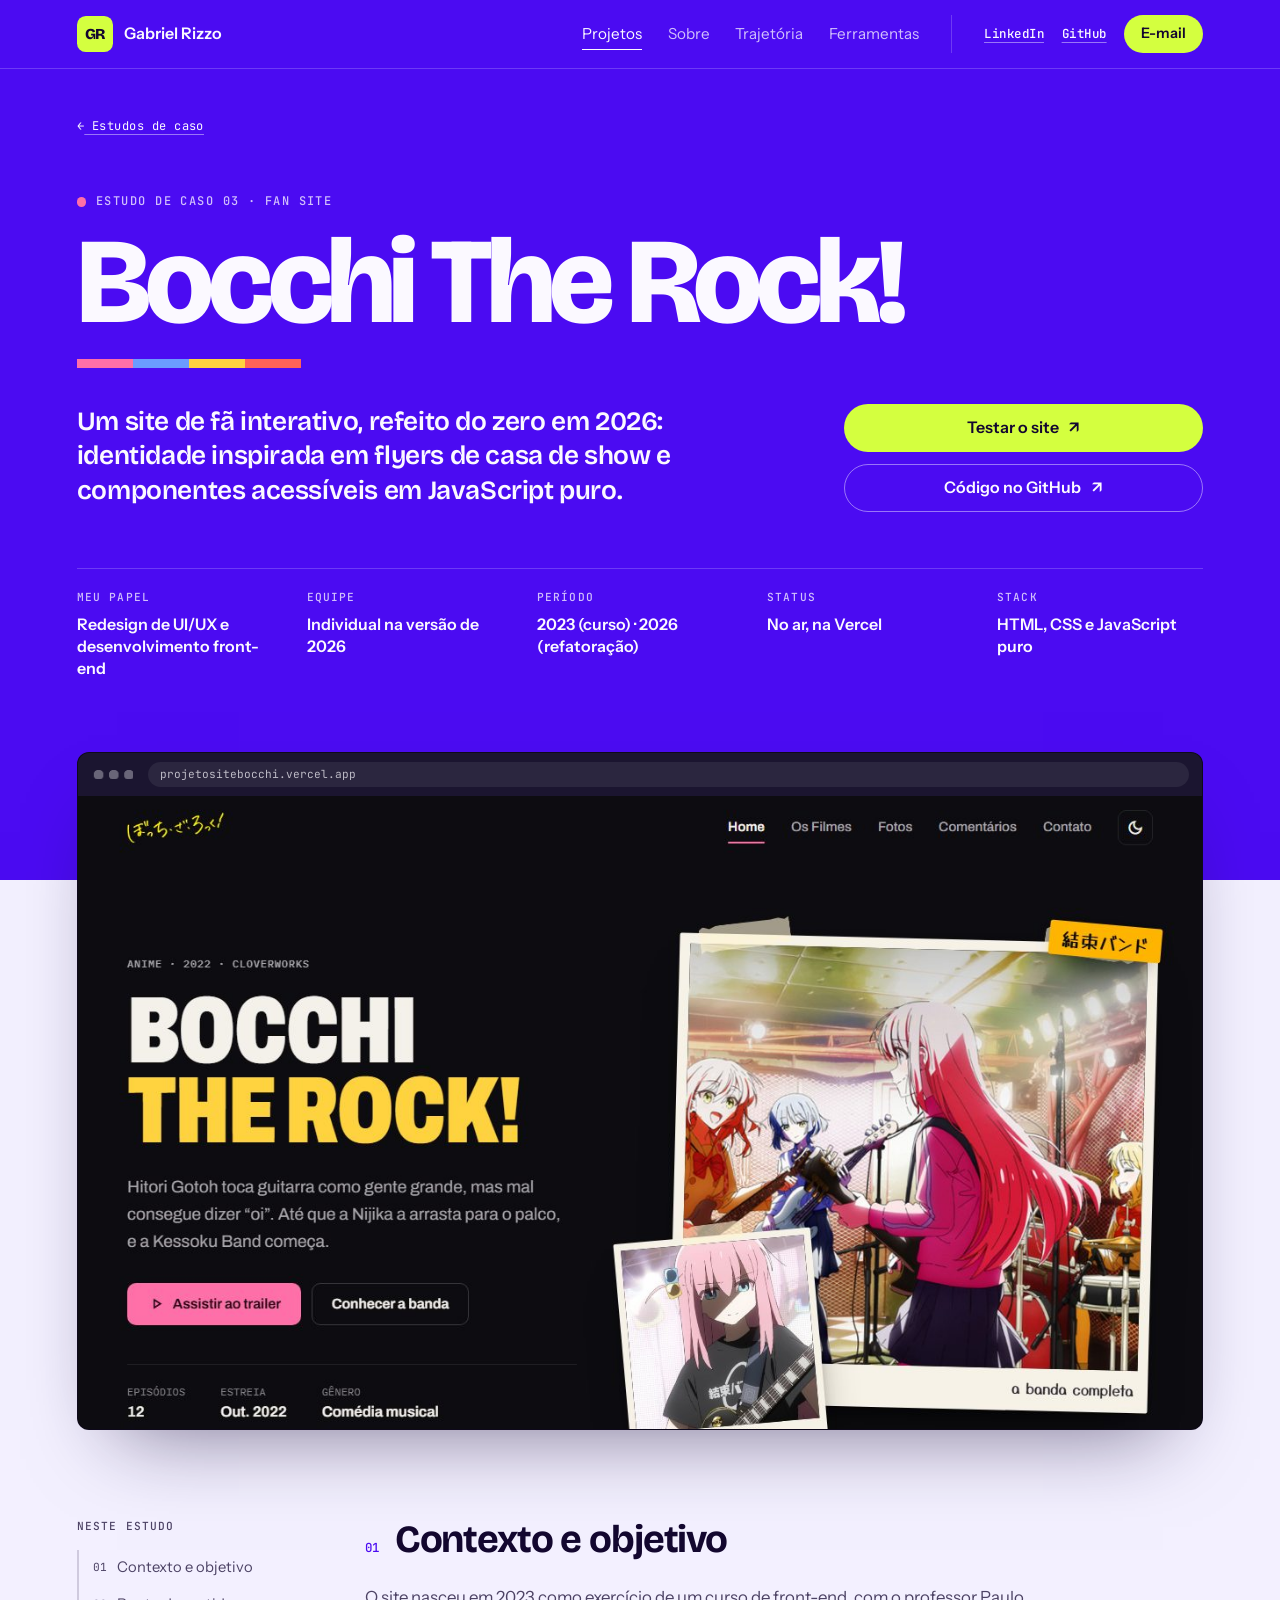
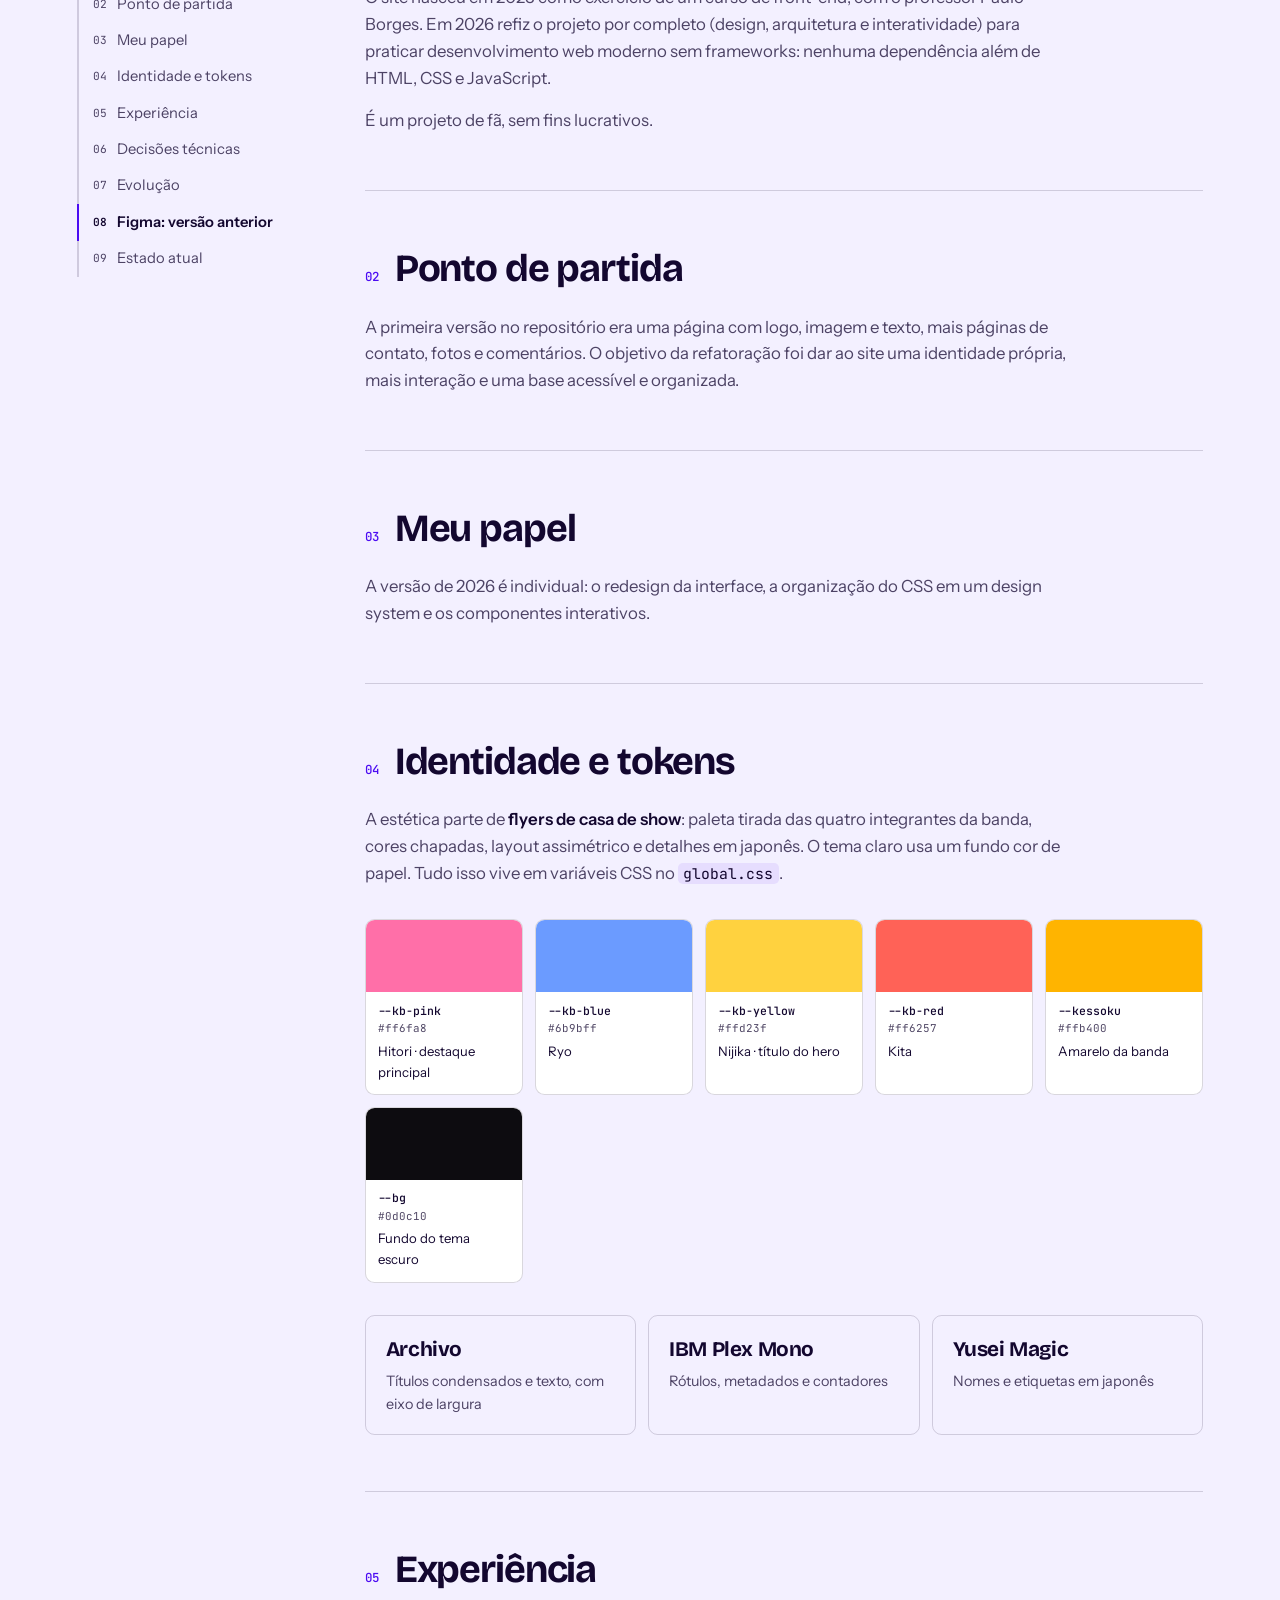
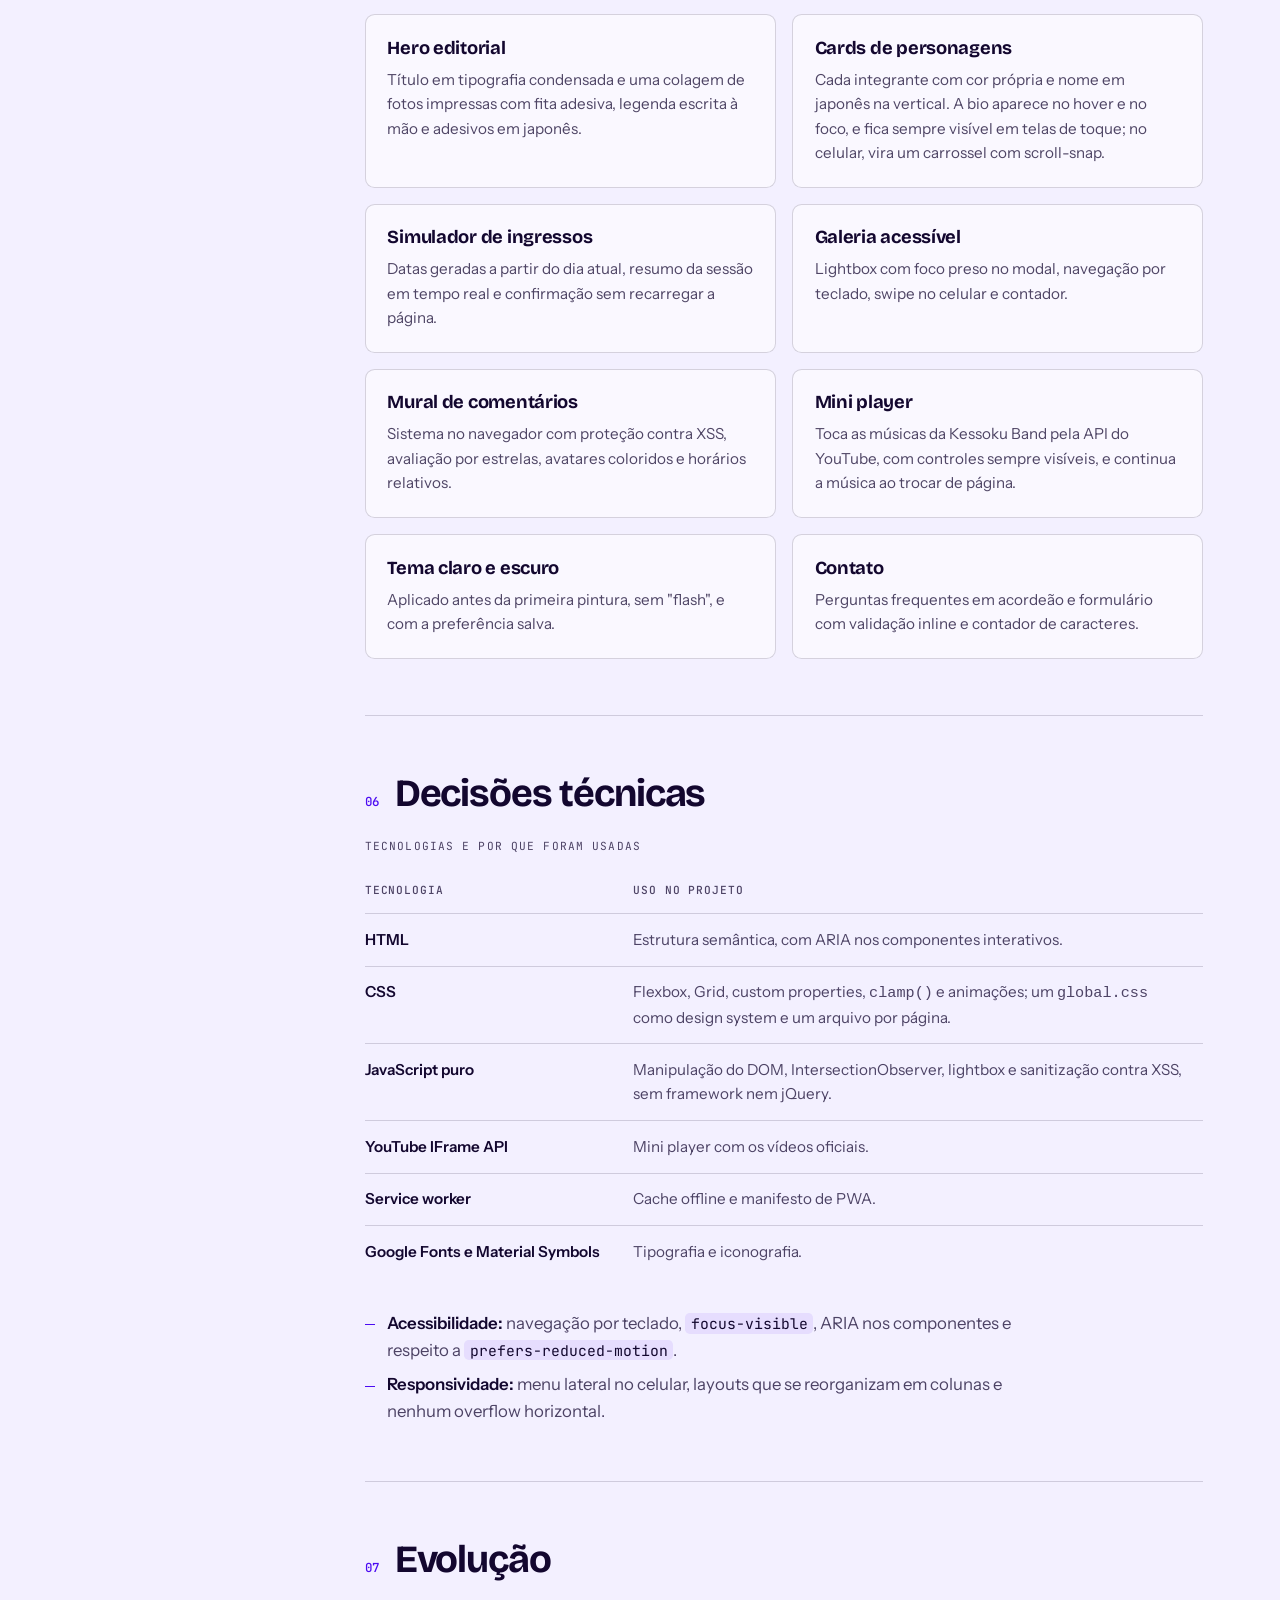
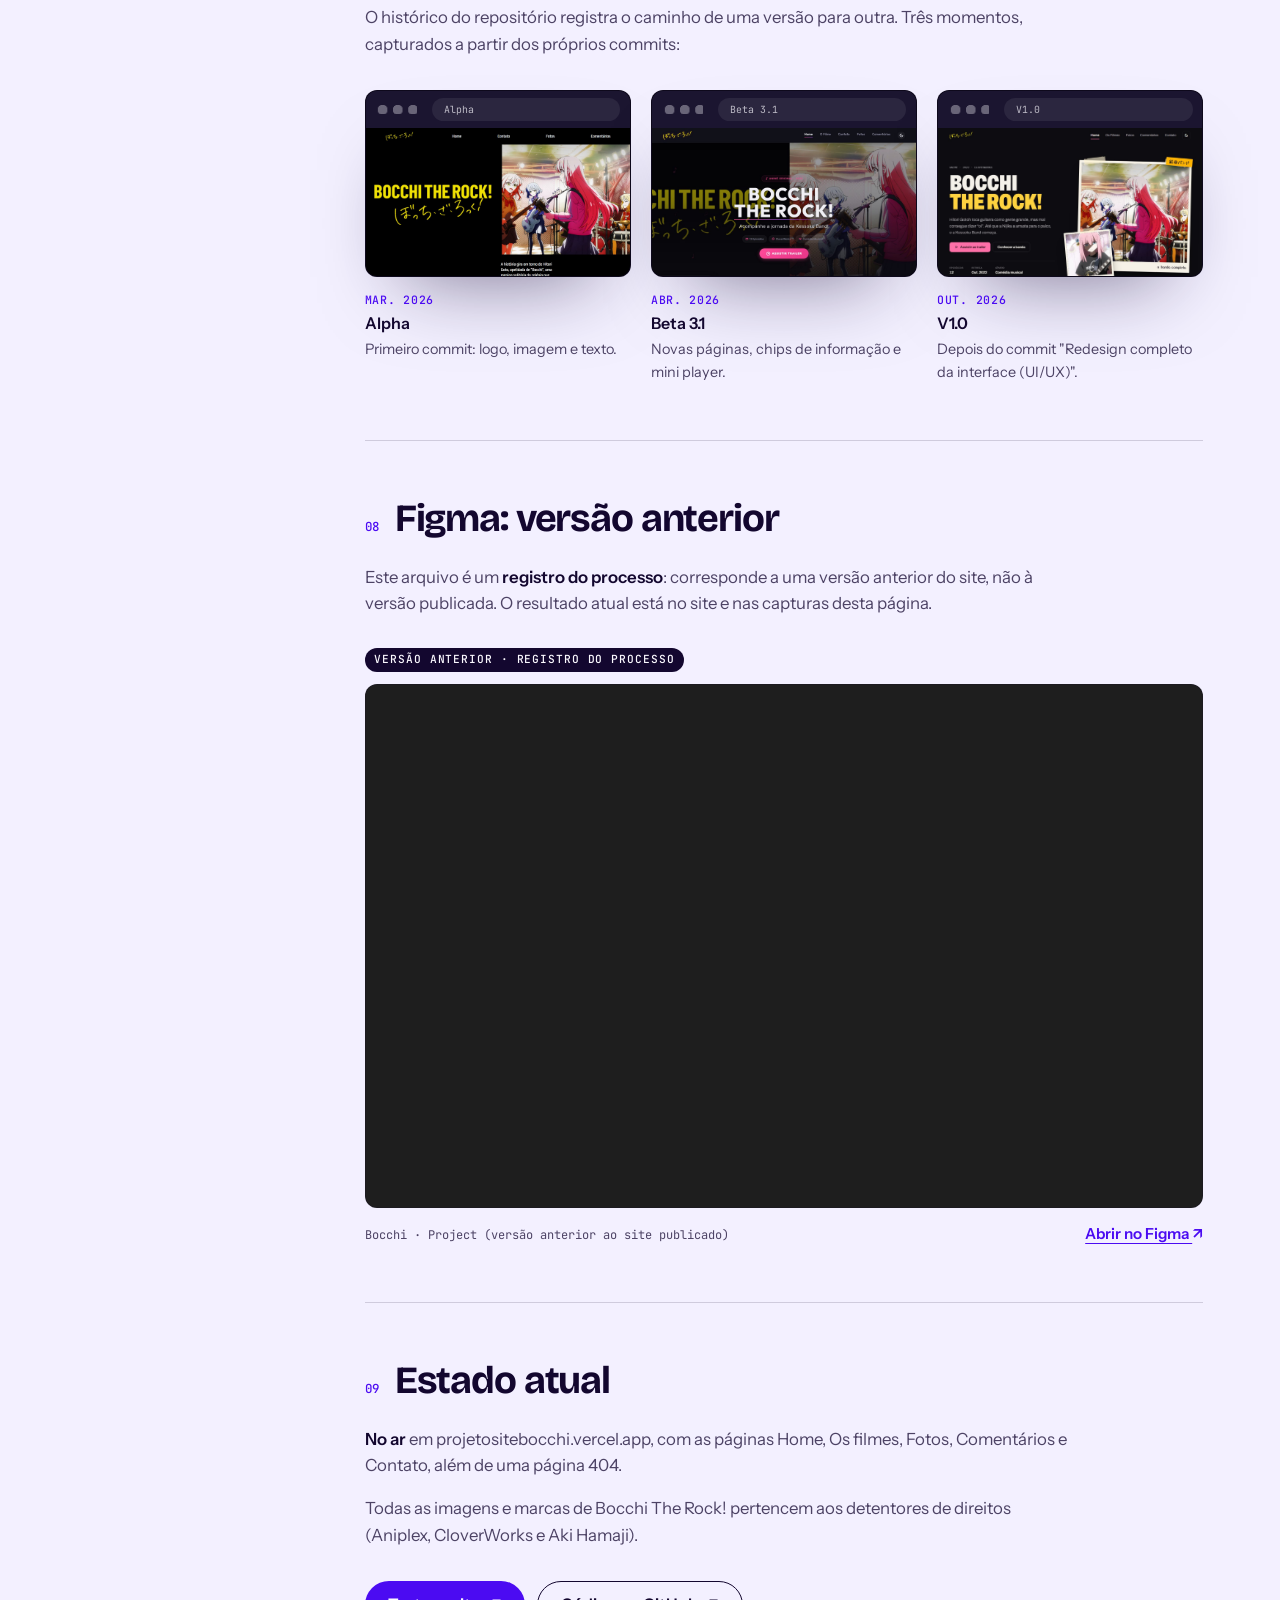
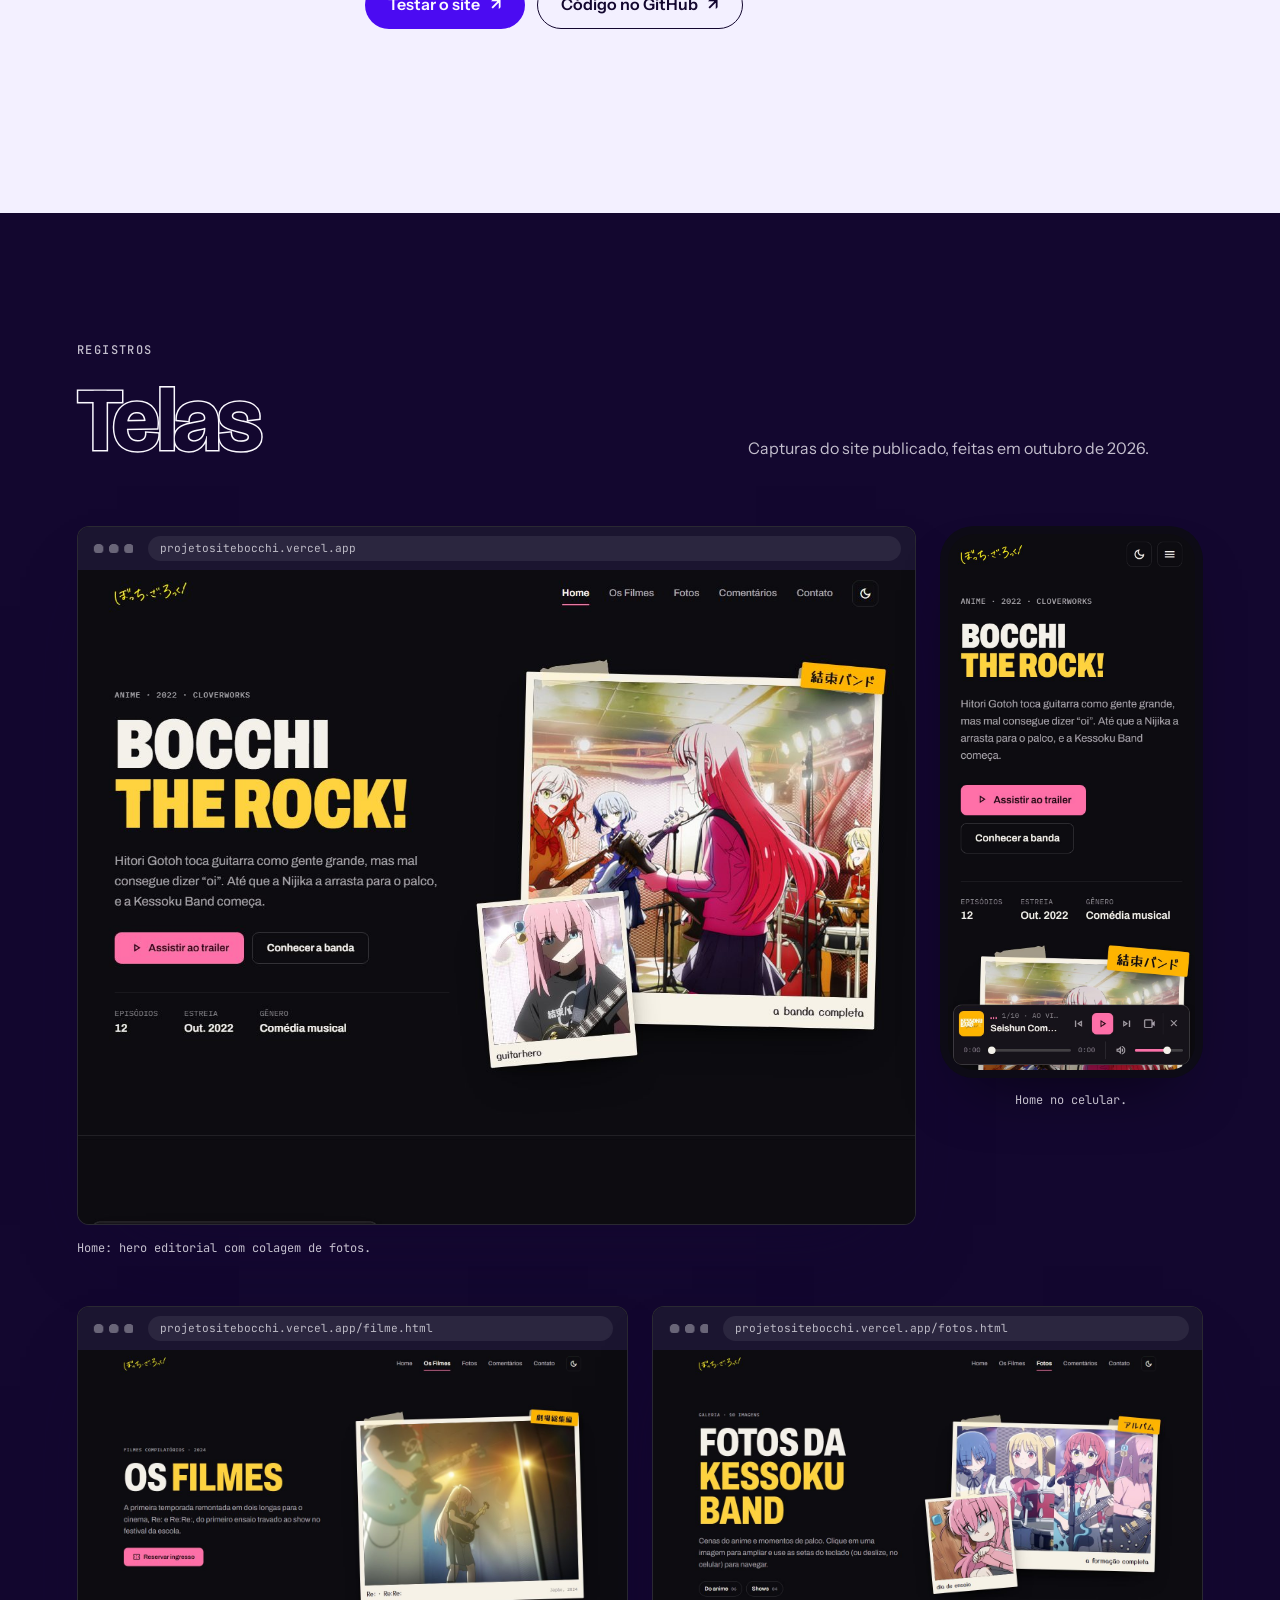
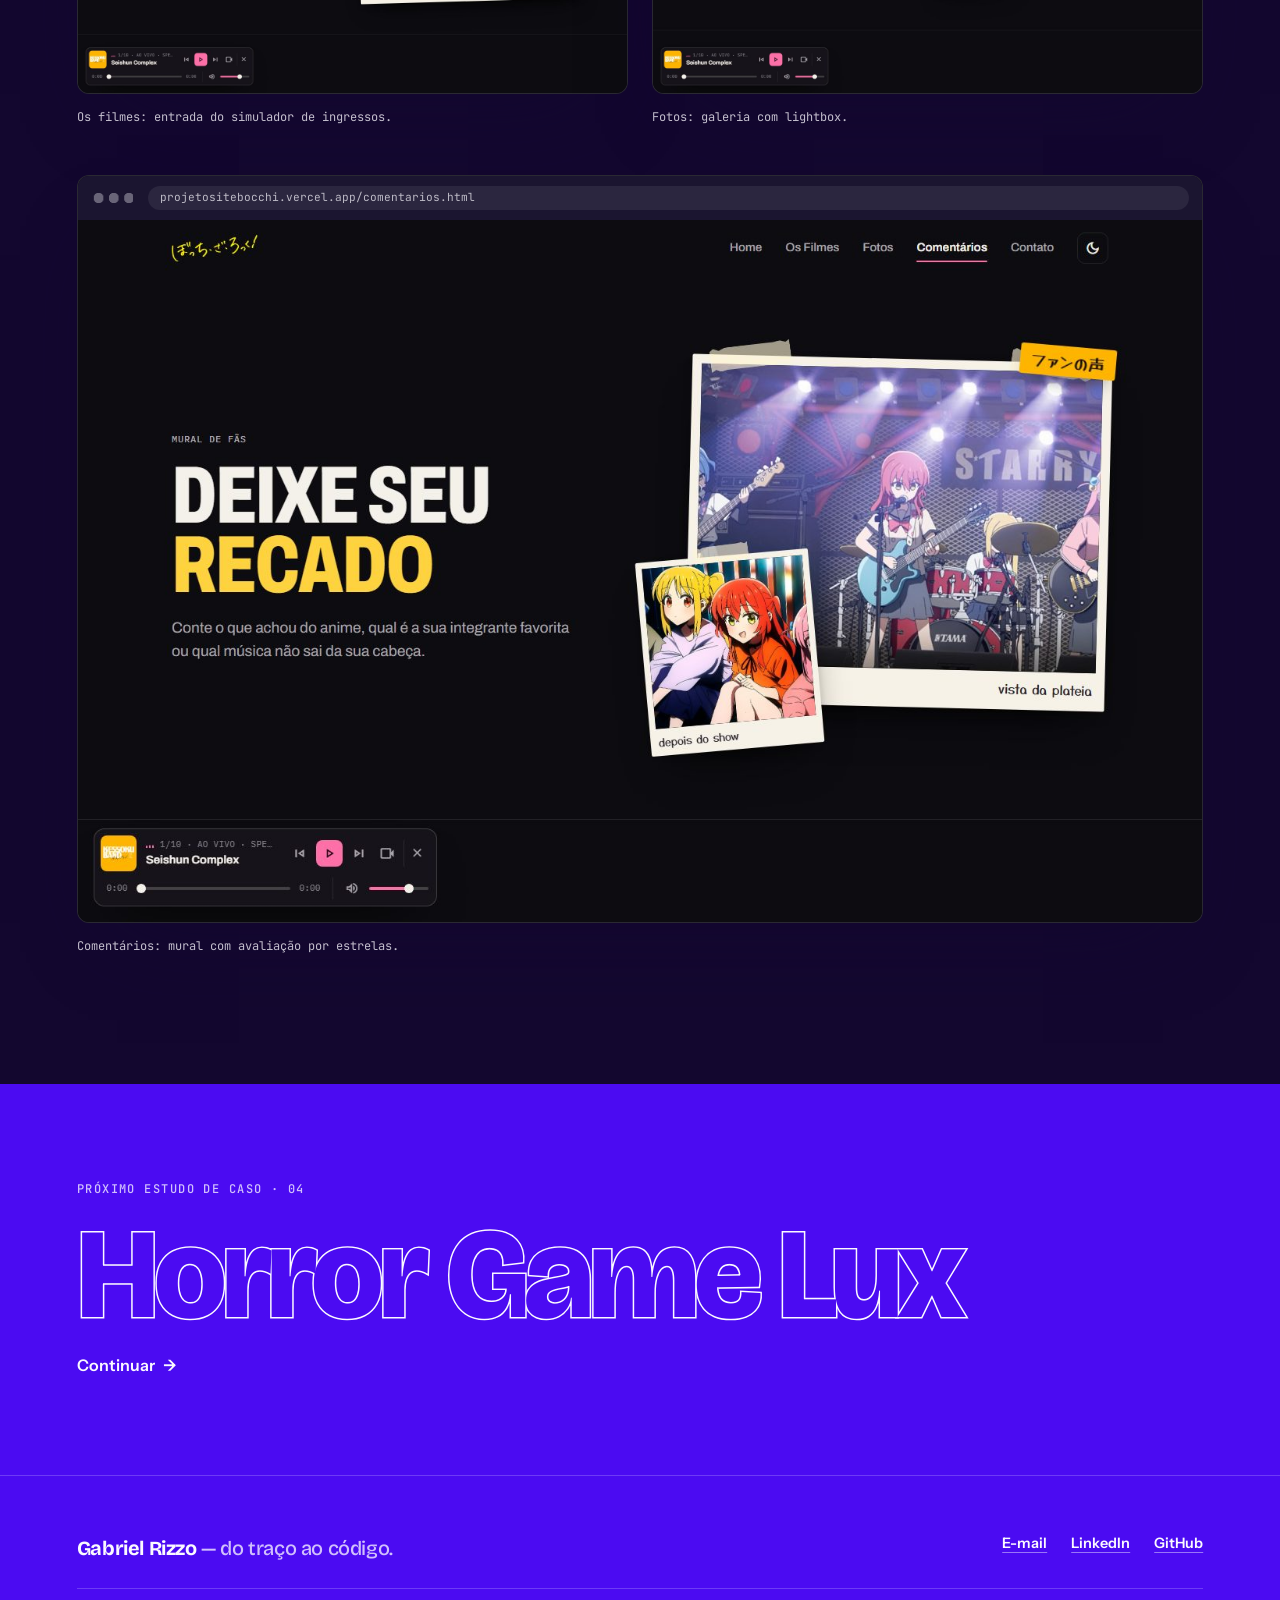
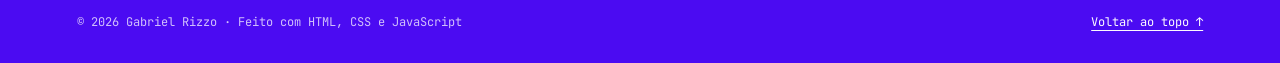
==== commit 2cb31633: "Portfolio_V2.0" ====
--- a/projetos/bocchi-the-rock.html
+++ b/projetos/bocchi-the-rock.html
@@ -105,7 +105,7 @@
               <li><a href="#experiencia"><span>05</span> Experiência</a></li>
               <li><a href="#tecnico"><span>06</span> Decisões técnicas</a></li>
               <li><a href="#evolucao"><span>07</span> Evolução</a></li>
-              <li><a href="#prototipos"><span>08</span> Protótipos</a></li>
+              <li><a href="#prototipos"><span>08</span> Figma: versão anterior</a></li>
               <li><a href="#estado"><span>09</span> Estado atual</a></li>
             </ol>
           </nav>
@@ -247,13 +247,23 @@
             </section>
 
             <section class="case-section" id="prototipos" aria-labelledby="prototipos-title">
-              <div class="case-section__head"><span class="case-section__num">08</span><h2 id="prototipos-title">Protótipos</h2></div>
-              <!-- FIGMA: quando o arquivo estiver pronto, troque o bloco abaixo pelo link ou por imagens exportadas. -->
-              <div class="frame pending">
-                <span class="frame__label" aria-hidden="true">Figma · em preparação</span>
-                <p class="pending__title">Protótipo em organização</p>
-                <p>Os arquivos do Figma deste projeto estão sendo organizados. Quando publicados, aparecem aqui ao lado das telas implementadas.</p>
-              </div>
+              <div class="case-section__head"><span class="case-section__num">08</span><h2 id="prototipos-title">Figma: versão anterior</h2></div>
+              <div class="prose">
+                <p>
+                  Este arquivo é um <strong>registro do processo</strong>: corresponde a uma versão anterior do site, não à
+                  versão publicada. O resultado atual está no site e nas capturas desta página.
+                </p>
+              </div>
+              <figure class="figma-embed">
+                <p class="figma-embed__tag">Versão anterior · registro do processo</p>
+                <div class="figma-embed__frame">
+                  <iframe src="https://embed.figma.com/design/dlFD1ZsFn4mvXP4DXlkIEB/Bocchi---Project?embed-host=share" title="Arquivo do Figma com uma versão anterior do fan site Bocchi The Rock!" loading="lazy" allowfullscreen></iframe>
+                </div>
+                <figcaption class="figma-embed__caption">
+                  <span>Bocchi · Project (versão anterior ao site publicado)</span>
+                  <a href="https://www.figma.com/design/dlFD1ZsFn4mvXP4DXlkIEB/Bocchi---Project?t=ty2zNRIPwr5M084P-1" target="_blank" rel="noopener noreferrer">Abrir no Figma <span class="arrow" aria-hidden="true">↗</span></a>
+                </figcaption>
+              </figure>
             </section>
 
             <section class="case-section" id="estado" aria-labelledby="estado-title">
--- a/assets/css/case-study.css
+++ b/assets/css/case-study.css
@@ -1025,3 +1025,79 @@
 .case-next__link:hover .arrow {
   transform: translateX(6px);
 }
+
+/* --------------------------------------------------------------------------
+   Arquivo do Figma incorporado (com link alternativo na legenda)
+   -------------------------------------------------------------------------- */
+
+.figma-embed {
+  margin-top: 1.75rem;
+}
+
+.figma-embed__tag {
+  display: inline-block;
+  margin-bottom: 0.75rem;
+  padding: 0.2rem 0.6rem;
+  border-radius: 999px;
+  color: var(--white);
+  background: var(--ink);
+  font-family: var(--font-mono);
+  font-size: 0.7rem;
+  font-weight: 500;
+  letter-spacing: 0.08em;
+  text-transform: uppercase;
+}
+
+.figma-embed__frame {
+  position: relative;
+  min-height: 22rem;
+  overflow: hidden;
+  border: 1px solid var(--ink-line);
+  border-radius: 0.75rem;
+  background: #1e1e1e;
+  aspect-ratio: 16 / 10;
+}
+
+.figma-embed__frame iframe {
+  position: absolute;
+  inset: 0;
+  width: 100%;
+  height: 100%;
+  border: 0;
+}
+
+.figma-embed__caption {
+  display: flex;
+  flex-wrap: wrap;
+  align-items: baseline;
+  justify-content: space-between;
+  gap: 0.5rem 1.5rem;
+  margin-top: 0.85rem;
+  color: var(--ink-muted);
+  font-family: var(--font-mono);
+  font-size: 0.75rem;
+}
+
+.figma-embed__caption a {
+  color: var(--violet);
+  font-family: var(--font-body);
+  font-size: 0.95rem;
+  font-weight: 600;
+  text-underline-offset: 0.25em;
+}
+
+@media (max-width: 700px) {
+  .figma-embed__frame {
+    min-height: 0;
+    aspect-ratio: 3 / 4;
+  }
+}
+
+/* Link para o portfólio de quem dividiu o projeto */
+.split__link {
+  display: inline-flex;
+  gap: 0.4rem;
+  margin-top: 1rem;
+  font-weight: 600;
+  text-underline-offset: 0.3em;
+}
